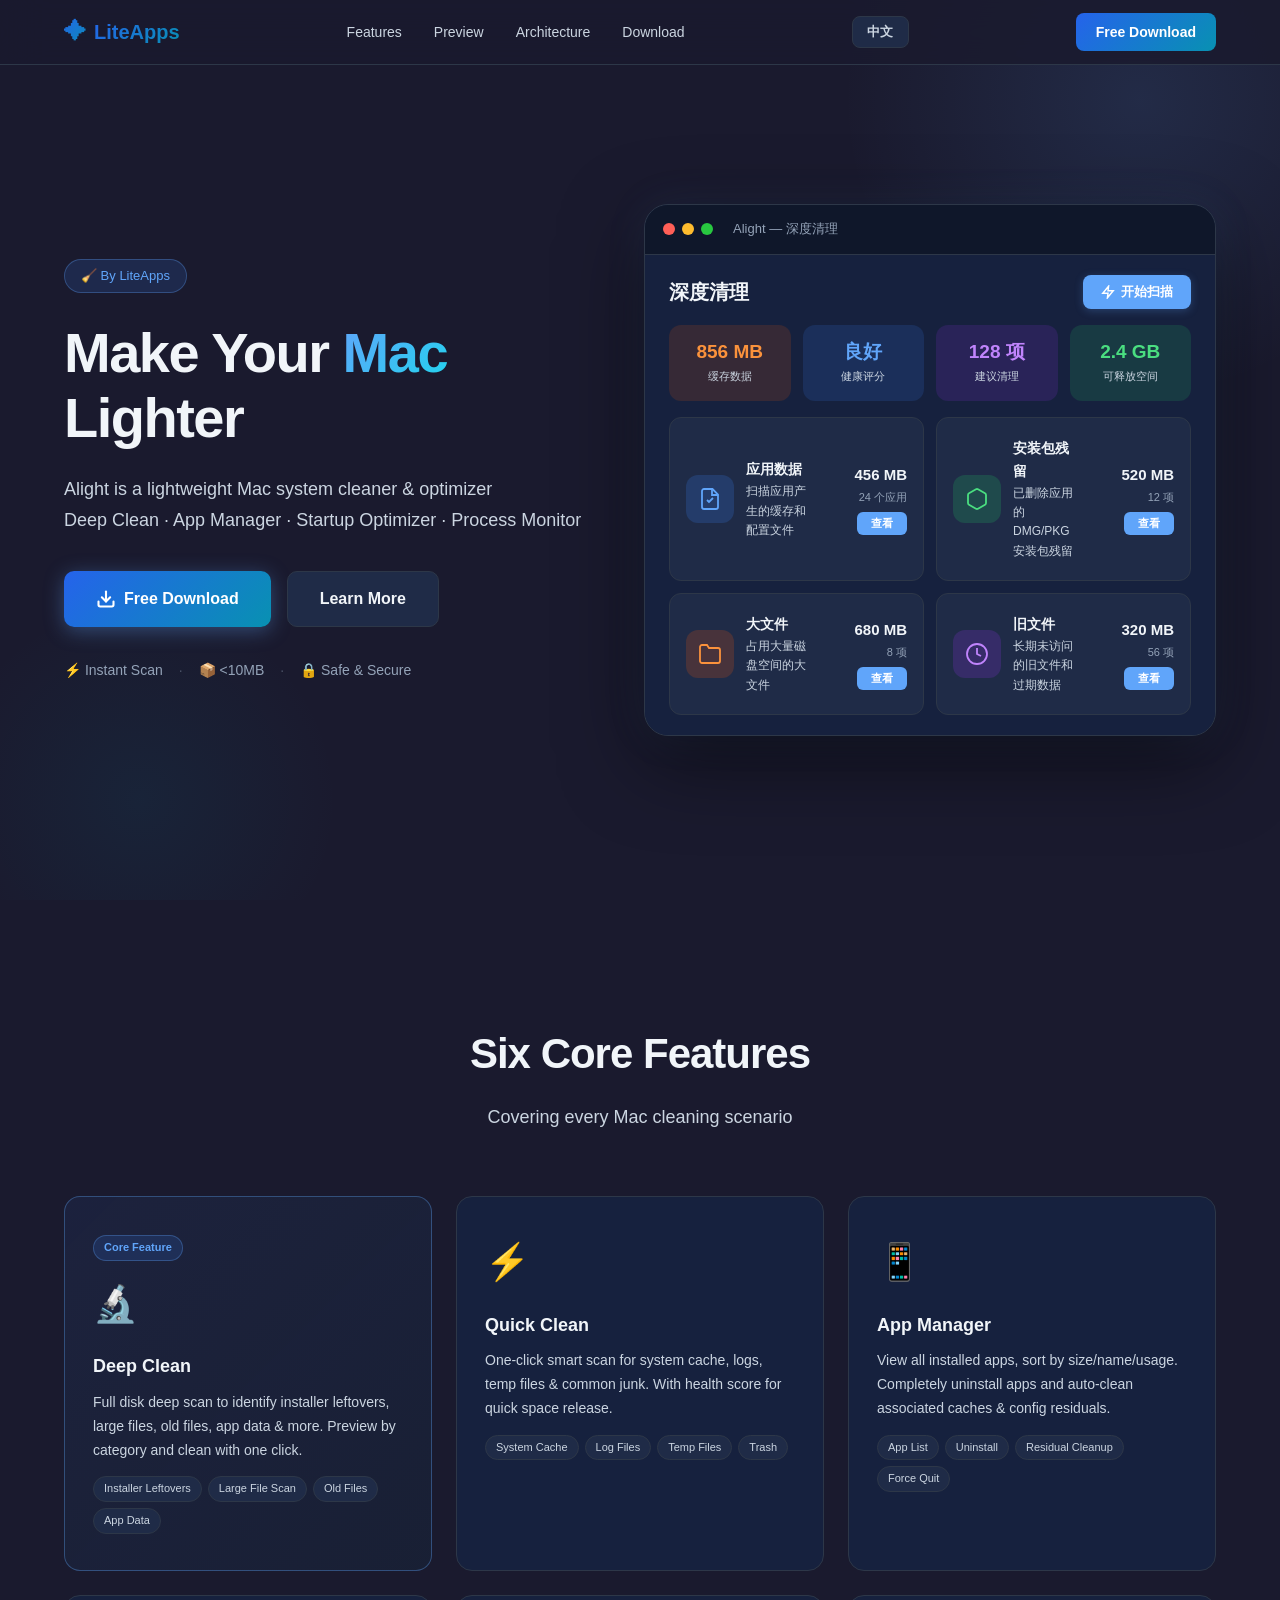
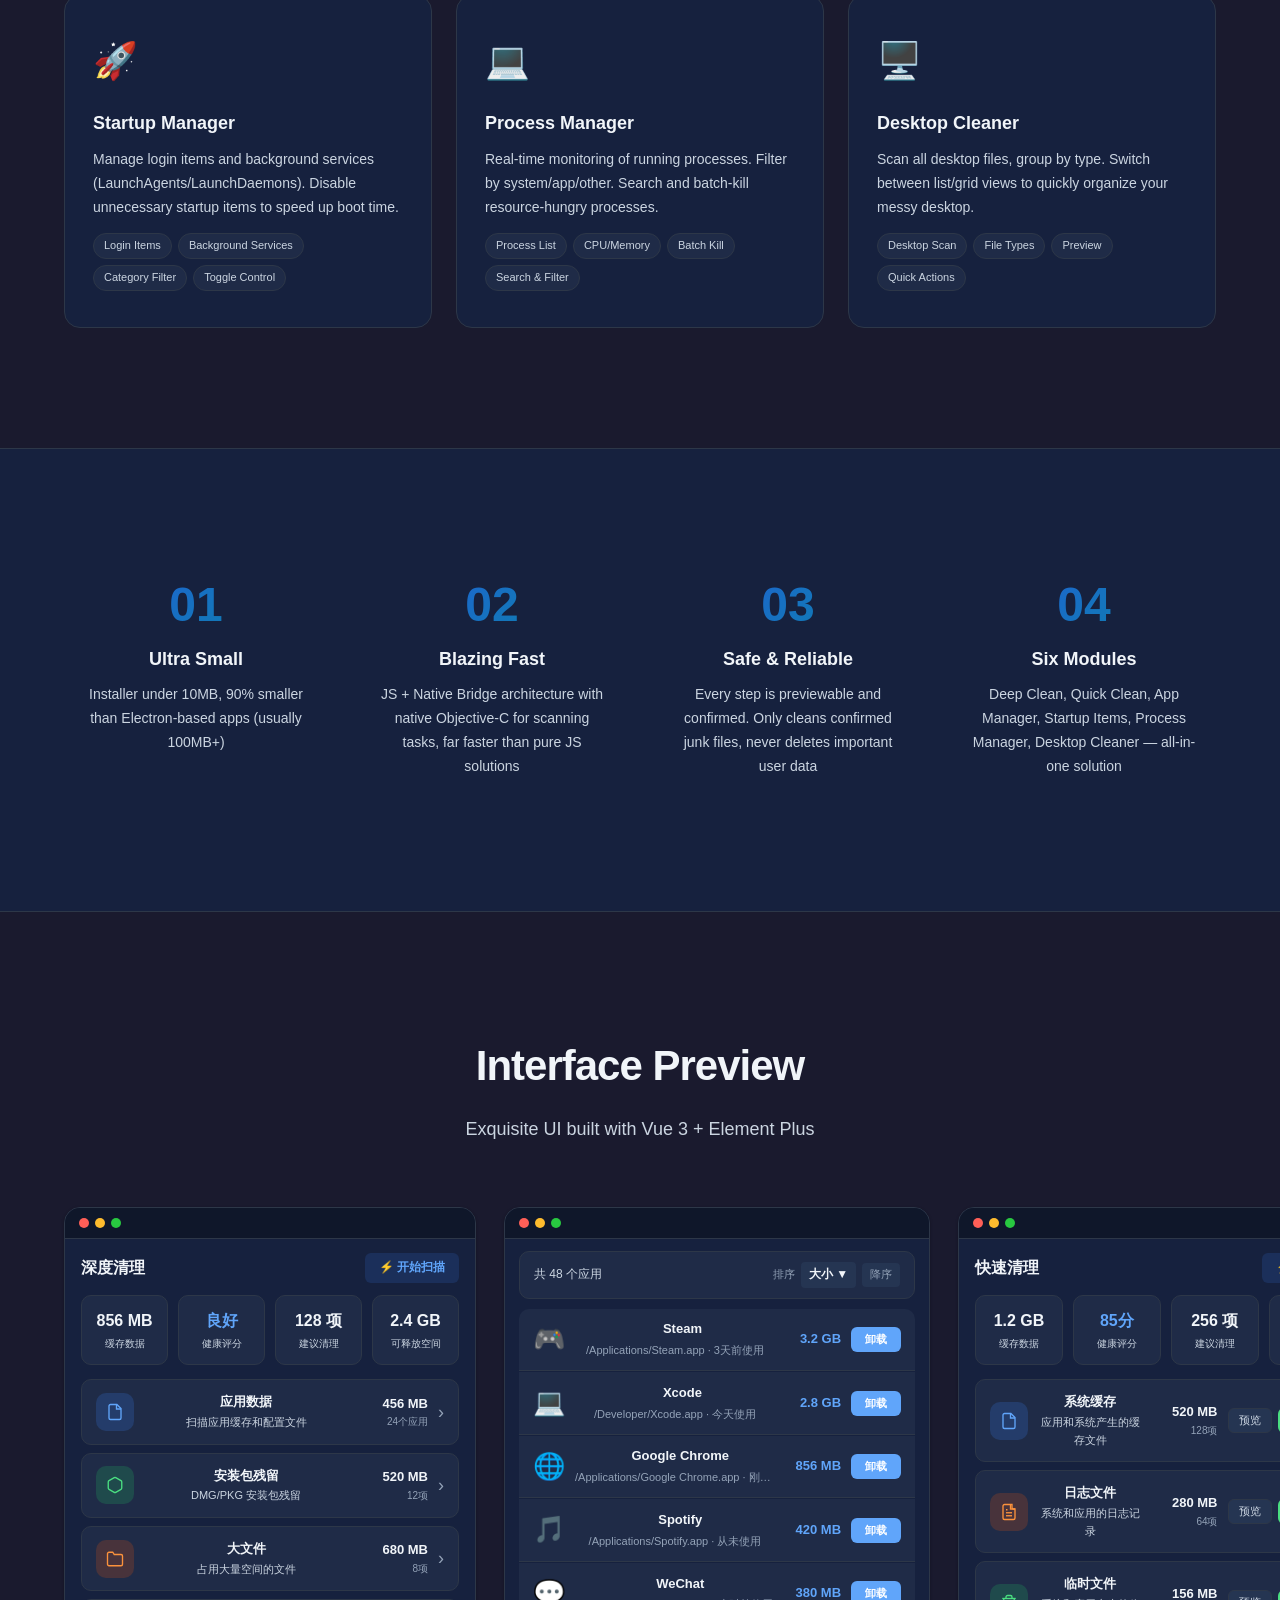
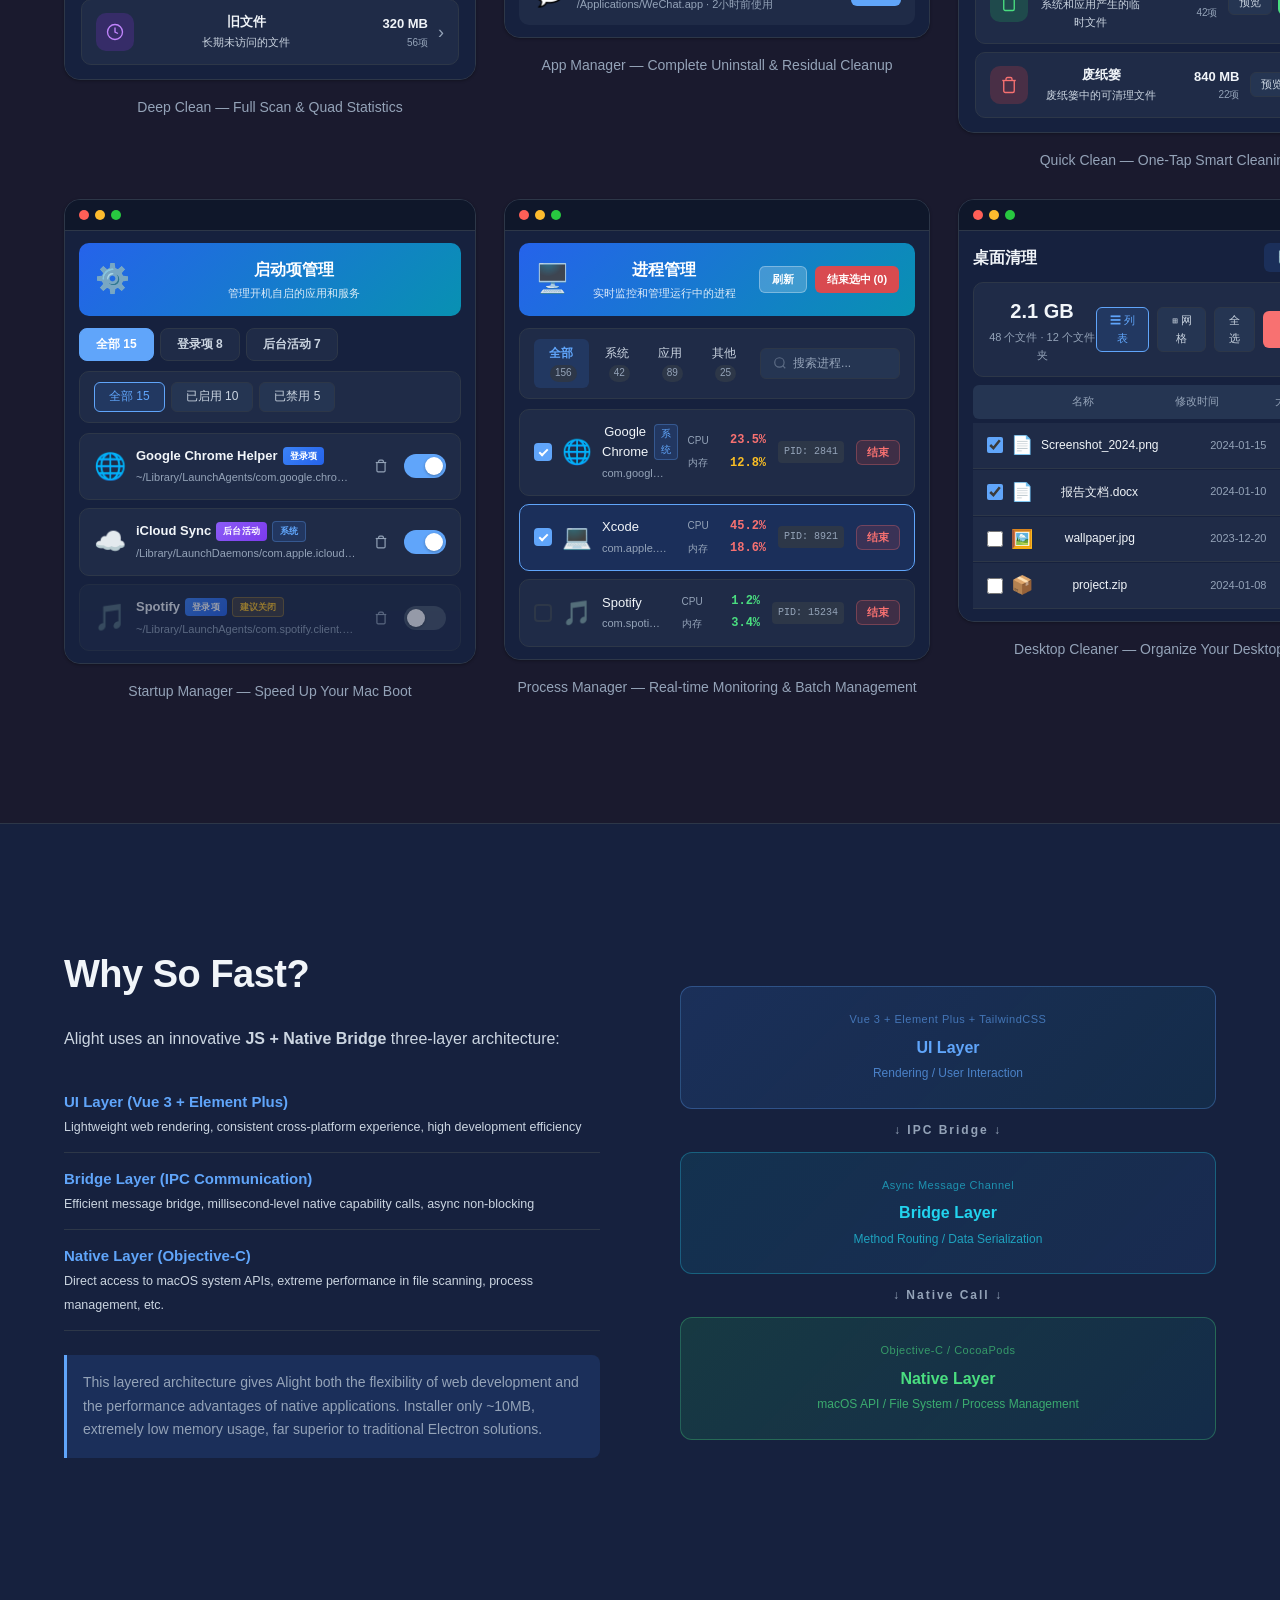
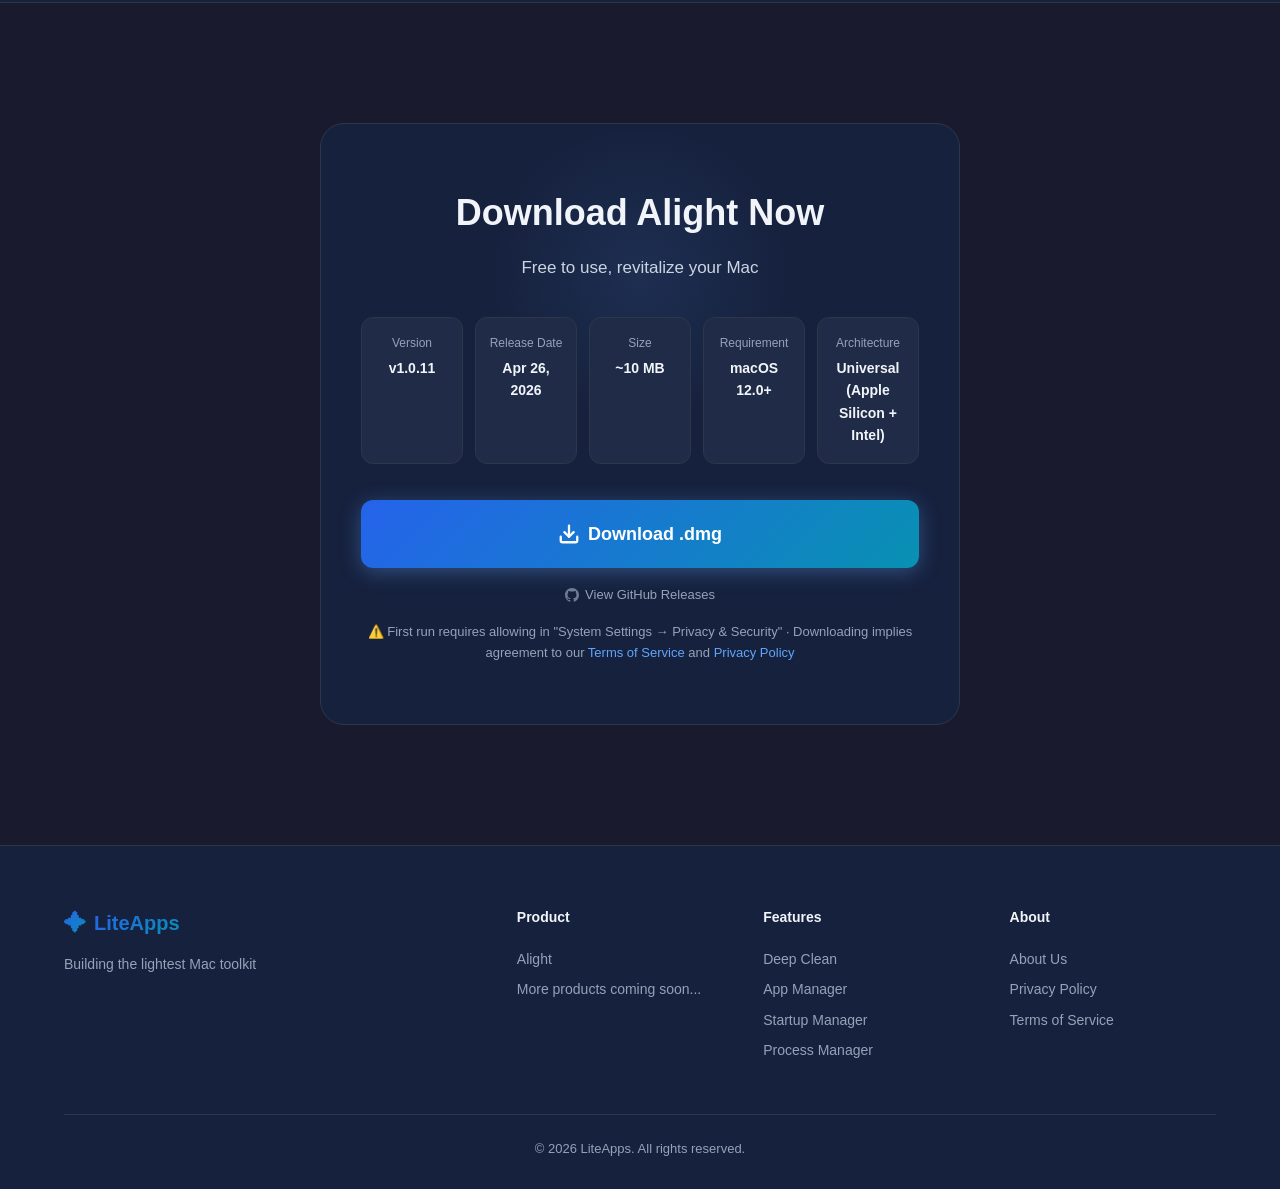
==== alight/index.html @ 41429e5c "🚀 Initial deploy - Dev environment" ====
<!DOCTYPE html>
<html lang="zh-CN">
<head>
  <meta charset="UTF-8">
  <meta name="viewport" content="width=device-width, initial-scale=1.0">
  <title>Alight - 轻量级 Mac 清理工具 | LiteApps</title>
  <meta name="description" content="Alight 是一款轻量级 Mac 系统清理与优化工具，支持深度清理、快速清理、应用管理、启动项管理、进程管理、桌面清理等，基于 JS + Native Bridge 架构，安装包仅 10MB。">
  <meta name="keywords" content="Mac清理,Alight,LiteApps,深度清理,快速清理,应用卸载,启动项管理,进程管理,桌面清理,Mac优化">
  <link rel="icon" type="image/svg+xml" href="favicon.svg">
  <link rel="stylesheet" href="style.css">
</head>
<body>
  <!-- 导航栏 -->
  <nav class="navbar">
    <div class="nav-container">
      <a href="/" class="nav-logo">
        <span class="logo-icon">✦</span>
        <span class="logo-text">LiteApps</span>
      </a>
      <div class="nav-links">
        <a href="#features" data-i18n="nav_features">功能</a>
        <a href="#screenshots" data-i18n="nav_screenshots">预览</a>
        <a href="#architecture" data-i18n="nav_architecture">架构</a>
        <a href="#download" data-i18n="nav_download">下载</a>
      </div>
      <button id="langSwitch" class="lang-switch" title="Switch to English">EN</button>
      <a href="#download" class="nav-download-btn" data-i18n="nav_free_download">免费下载</a>
    </div>
  </nav>

  <!-- Hero 区域 -->
  <section class="hero">
    <div class="hero-container">
      <div class="hero-badge" data-i18n="hero_badge">🧹 LiteApps 出品</div>
      <h1 class="hero-title">
        <!-- 由 JS 动态填充 -->
      </h1>
      <p class="hero-subtitle">
        <!-- 由 JS 动态填充 -->
      </p>
      <div class="hero-actions">
        <a href="#download" class="btn btn-primary btn-lg">
          <svg width="20" height="20" viewBox="0 0 24 24" fill="none" stroke="currentColor" stroke-width="2.5" stroke-linecap="round" stroke-linejoin="round"><path d="M21 15v4a2 2 0 0 1-2 2H5a2 2 0 0 1-2-2v-4"/><polyline points="7 10 12 15 17 10"/><line x1="12" y1="15" x2="12" y2="3"/></svg>
          <span data-i18n="btn_download">免费下载</span>
        </a>
        <a href="#features" class="btn btn-secondary btn-lg" data-i18n="btn_learn_more">了解更多</a>
      </div>
      <div class="hero-meta">
        <span class="meta-item" data-i18n="meta_scan">⚡ 秒级扫描</span>
        <span class="meta-divider">·</span>
        <span class="meta-item" data-i18n="meta_size">📦 &lt;10MB</span>
        <span class="meta-divider">·</span>
        <span class="meta-item" data-i18n="meta_safe">🔒 安全可靠</span>
      </div>
    </div>
    <div class="hero-visual">
      <!-- 模拟 DeepCleanView - 完全匹配真实 StatusOverview + CleanCardGrid -->
      <div class="mac-window">
        <div class="mac-window-header">
          <div class="window-dots">
            <span class="dot dot-red"></span>
            <span class="dot dot-yellow"></span>
            <span class="dot dot-green"></span>
          </div>
          <span class="window-title">Alight — 深度清理</span>
        </div>
        <div class="mac-window-body">
          <div class="mock-deepclean">
            <!-- StatusOverview: 标题栏 + 扫描按钮 -->
            <div class="dc-header">
              <h3>深度清理</h3>
              <button class="dc-scan-btn">
                <svg width="14" height="14" viewBox="0 0 24 24" fill="none" stroke="currentColor" stroke-width="2.5"><polygon points="13 2 3 14 12 14 11 22 21 10 12 10 13 2"/></svg>
                开始扫描
              </button>
            </div>

            <!-- StatusOverview: 四宫格统计卡片（使用真实颜色） -->
            <div class="dc-stats-grid">
              <div class="dc-stat-card stat-cache">
                <span class="dc-stat-value">856 MB</span>
                <span class="dc-stat-label">缓存数据</span>
              </div>
              <div class="dc-stat-card stat-health">
                <span class="dc-stat-value health-good">良好</span>
                <span class="dc-stat-label">健康评分</span>
              </div>
              <div class="dc-stat-card stat-count">
                <span class="dc-stat-value">128 项</span>
                <span class="dc-stat-label">建议清理</span>
              </div>
              <div class="dc-stat-card stat-space">
                <span class="dc-stat-value">2.4 GB</span>
                <span class="dc-stat-label">可释放空间</span>
              </div>
            </div>

            <!-- CleanCardGrid: 2列卡片网格（匹配真实 DeepCleanCard） -->
            <div class="dc-cards-grid">
              <!-- APP_DATA 卡片 -->
              <div class="dc-clean-card">
                <div class="card-icon-bg card-icon-blue">
                  <svg width="24" height="24" viewBox="0 0 24 24" fill="none" stroke="currentColor" stroke-width="1.8"><path d="M14.5 2H6a2 2 0 0 0-2 2v16a2 2 0 0 0 2 2h12a2 2 0 0 0 2-2V7.5L14.5 2z"/><polyline points="14 2 14 8 20 8"/><path d="M9 13l2 2 4-4"/></svg>
                </div>
                <div class="card-info">
                  <span class="card-name">应用数据</span>
                  <span class="card-desc">扫描应用产生的缓存和配置文件</span>
                </div>
                <div class="card-right">
                  <span class="card-size">456 MB</span>
                  <span class="card-count">24 个应用</span>
                  <button class="card-btn">查看</button>
                </div>
              </div>
              <!-- INSTALLER 卡片 -->
              <div class="dc-clean-card">
                <div class="card-icon-bg card-icon-green">
                  <svg width="24" height="24" viewBox="0 0 24 24" fill="none" stroke="currentColor" stroke-width="1.8"><path d="M21 16V8a2 2 0 0 0-1-1.73l-7-4a2 2 0 0 0-2 0l-7 4A2 2 0 0 0 3 8v8a2 2 0 0 0 1 1.73l7 4a2 2 0 0 0 2 0l7-4A2 2 0 0 0 21 16z"/></svg>
                </div>
                <div class="card-info">
                  <span class="card-name">安装包残留</span>
                  <span class="card-desc">已删除应用的 DMG/PKG 安装包残留</span>
                </div>
                <div class="card-right">
                  <span class="card-size">520 MB</span>
                  <span class="card-count">12 项</span>
                  <button class="card-btn">查看</button>
                </div>
              </div>
              <!-- LARGE_FILES 卡片 -->
              <div class="dc-clean-card">
                <div class="card-icon-bg card-icon-orange">
                  <svg width="24" height="24" viewBox="0 0 24 24" fill="none" stroke="currentColor" stroke-width="1.8"><path d="M22 19a2 2 0 0 1-2 2H4a2 2 0 0 1-2-2V5a2 2 0 0 1 2-2h5l2 3h9a2 2 0 0 1 2 2z"/></svg>
                </div>
                <div class="card-info">
                  <span class="card-name">大文件</span>
                  <span class="card-desc">占用大量磁盘空间的大文件</span>
                </div>
                <div class="card-right">
                  <span class="card-size">680 MB</span>
                  <span class="card-count">8 项</span>
                  <button class="card-btn">查看</button>
                </div>
              </div>
              <!-- OLD_FILES 卡片 -->
              <div class="dc-clean-card">
                <div class="card-icon-bg card-icon-purple">
                  <svg width="24" height="24" viewBox="0 0 24 24" fill="none" stroke="currentColor" stroke-width="1.8"><circle cx="12" cy="12" r="10"/><polyline points="12 6 12 12 16 14"/></svg>
                </div>
                <div class="card-info">
                  <span class="card-name">旧文件</span>
                  <span class="card-desc">长期未访问的旧文件和过期数据</span>
                </div>
                <div class="card-right">
                  <span class="card-size">320 MB</span>
                  <span class="card-count">56 项</span>
                  <button class="card-btn">查看</button>
                </div>
              </div>
            </div>
          </div>
        </div>
      </div>
    </div>
  </section>

  <!-- 功能特性 -->
  <section id="features" class="features">
    <div class="container">
      <div class="section-header">
        <h2 class="section-title" data-i18n="section_features_title">六大核心功能</h2>
        <p class="section-subtitle" data-i18n="section_features_subtitle">覆盖 Mac 清理优化的每一个场景</p>
      </div>
      <div class="features-grid">
        <!-- 深度清理 deep-clean -->
        <div class="feature-card featured">
          <div class="feature-badge" data-i18n="badge_core">核心功能</div>
          <div class="feature-icon">🔬</div>
          <h3 data-i18n="feat_deep_clean_name">深度清理</h3>
          <p data-i18n="feat_deep_clean_desc">全盘深度扫描，识别安装包残留、大文件、旧文件、应用数据等垃圾。支持按类别预览详情，一键精准清理。</p>
          <div class="feature-tags">
            <span class="tag" data-i18n="tag_installer">安装包残留</span>
            <span class="tag" data-i18n="tag_large_files">大文件扫描</span>
            <span class="tag" data-i18n="tag_old_files">旧文件</span>
            <span class="tag" data-i18n="tag_app_data">应用数据</span>
          </div>
        </div>
        <!-- 快速清理 quick-clean -->
        <div class="feature-card">
          <div class="feature-icon">⚡</div>
          <h3 data-i18n="feat_quick_clean_name">快速清理</h3>
          <p data-i18n="feat_quick_clean_desc">一键智能扫描系统缓存、日志、临时文件等常见垃圾，配合健康评分，快速释放空间。</p>
          <div class="feature-tags">
            <span class="tag" data-i18n="tag_cache">系统缓存</span>
            <span class="tag" data-i18n="tag_logs">日志文件</span>
            <span class="tag" data-i18n="tag_temp">临时文件</span>
            <span class="tag" data-i18n="tag_trash">废纸篓</span>
          </div>
        </div>
        <!-- 应用管理 app-manage -->
        <div class="feature-card">
          <div class="feature-icon">📱</div>
          <h3 data-i18n="feat_app_manage_name">应用管理</h3>
          <p data-i18n="feat_app_manage_desc">查看所有已安装应用，按大小/名称/使用时间排序。彻底卸载应用并自动清理关联的缓存和配置残留。</p>
          <div class="feature-tags">
            <span class="tag" data-i18n="tag_app_list">应用列表</span>
            <span class="tag" data-i18n="tag_uninstall">彻底卸载</span>
            <span class="tag" data-i18n="tag_residuals">残留清理</span>
            <span class="tag" data-i18n="tag_force_quit">强制终止</span>
          </div>
        </div>
        <!-- 启动项管理 startup-manager -->
        <div class="feature-card">
          <div class="feature-icon">🚀</div>
          <h3 data-i18n="feat_startup_name">启动项管理</h3>
          <p data-i18n="feat_startup_desc">管理系统登录项和后台活动（LaunchAgents/LaunchDaemons），一键禁用不必要的开机启动项，加速开机。</p>
          <div class="feature-tags">
            <span class="tag" data-i18n="tag_login_items">登录项</span>
            <span class="tag" data-i18n="tag_bg_services">后台服务</span>
            <span class="tag" data-i18n="tag_filter">分类筛选</span>
            <span class="tag" data-i18n="tag_toggle">开关控制</span>
          </div>
        </div>
        <!-- 进程管理 process-manager -->
        <div class="feature-card">
          <div class="feature-icon">💻</div>
          <h3 data-i18n="feat_process_name">进程管理</h3>
          <p data-i18n="feat_process_desc">实时查看所有运行中的进程，按系统/应用/其他分类筛选，支持搜索和多选批量结束占用资源的进程。</p>
          <div class="feature-tags">
            <span class="tag" data-i18n="tag_proc_list">进程列表</span>
            <span class="tag" data-i18n="tag_cpu_mem">CPU/内存</span>
            <span class="tag" data-i18n="tag_batch_kill">批量终止</span>
            <span class="tag" data-i18n="tag_search">搜索筛选</span>
          </div>
        </div>
        <!-- 桌面清理 desktop-clean -->
        <div class="feature-card">
          <div class="feature-icon">🖥️</div>
          <h3 data-i18n="feat_desktop_name">桌面清理</h3>
          <p data-i18n="feat_desktop_desc">扫描桌面上的所有文件，按类型分组展示，支持列表/网格视图切换，快速整理杂乱的桌面。</p>
          <div class="feature-tags">
            <span class="tag" data-i18n="tag_desk_scan">桌面扫描</span>
            <span class="tag" data-i18n="tag_file_type">文件分类</span>
            <span class="tag" data-i18n="tag_preview">预览查看</span>
            <span class="tag" data-i18n="tag_quick_ops">快捷操作</span>
          </div>
        </div>
      </div>
    </div>
  </section>

  <!-- 产品亮点 -->
  <section class="highlights">
    <div class="container">
      <div class="highlights-grid">
        <div class="highlight-item">
          <div class="highlight-number" data-i18n="highlight_1_num">01</div>
          <h3 data-i18n="highlight_1_title">超小体积</h3>
          <p data-i18n="highlight_1_desc">安装包小于 10MB，对比 Electron 类产品（通常 100MB+）小 90%</p>
        </div>
        <div class="highlight-item">
          <div class="highlight-number" data-i18n="highlight_2_num">02</div>
          <h3 data-i18n="highlight_2_title">极速体验</h3>
          <p data-i18n="highlight_2_desc">JS + Native Bridge 架构，原生 Objective-C 执行扫描任务，速度远超纯 JS 方案</p>
        </div>
        <div class="highlight-item">
          <div class="highlight-number" data-i18n="highlight_3_num">03</div>
          <h3 data-i18n="highlight_3_title">安全可靠</h3>
          <p data-i18n="highlight_3_desc">每一步操作都可预览确认，只清理确定的垃圾文件，绝不误删用户重要数据</p>
        </div>
        <div class="highlight-item">
          <div class="highlight-number" data-i18n="highlight_4_num">04</div>
          <h3 data-i18n="highlight_4_title">六大模块</h3>
          <p data-i18n="highlight_4_desc">深度清理、快速清理、应用管理、启动项、进程管理、桌面清理，一站式解决</p>
        </div>
      </div>
    </div>
  </section>

  <!-- 截图展示 - 完全匹配真实 UI -->
  <section id="screenshots" class="screenshots">
    <div class="container">
      <div class="section-header">
        <h2 class="section-title" data-i18n="section_screenshots_title">界面预览</h2>
        <p class="section-subtitle" data-i18n="section_screenshots_subtitle">基于 Vue 3 + Element Plus 构建的精致界面</p>
      </div>
      <div class="screenshots-grid">
        <!-- 截图1: 深度清理 - 匹配真实 StatusOverview + DeepCleanCard -->
        <div class="screenshot-card">
          <div class="screenshot-mock mock-deepclean-preview">
            <div class="mock-mac-bar">
              <span class="mock-dot red"></span>
              <span class="mock-dot yellow"></span>
              <span class="mock-dot green"></span>
            </div>
            <div class="mock-body dc-preview-body">
              <div class="dc-prev-header">
                <span class="dc-prev-title">深度清理</span>
                <span class="dc-prev-btn">⚡ 开始扫描</span>
              </div>
              <div class="dc-prev-stats">
                <div class="dc-ps stat-cache"><b>856 MB</b><small>缓存数据</small></div>
                <div class="dc-ps stat-health"><b class="health-good">良好</b><small>健康评分</small></div>
                <div class="dc-ps stat-count"><b>128 项</b><small>建议清理</small></div>
                <div class="dc-ps stat-space"><b>2.4 GB</b><small>可释放空间</small></div>
              </div>
              <div class="dc-prev-cards">
                <div class="dcp-card">
                  <div class="dcp-icon dcp-icon-blue"><svg width="18" height="18" viewBox="0 0 24 24" fill="none" stroke="currentColor" stroke-width="1.8"><path d="M14.5 2H6a2 2 0 0 0-2 2v16a2 2 0 0 0 2 2h12a2 2 0 0 0 2-2V7.5L14.5 2z"/><polyline points="14 2 14 8 20 8"/></svg></div>
                  <div class="dcp-info"><b>应用数据</b><span>扫描应用缓存和配置文件</span></div>
                  <div class="dcp-meta"><b>456 MB</b><span>24个应用</span></div>
                  <span class="dcp-arrow">›</span>
                </div>
                <div class="dcp-card">
                  <div class="dcp-icon dcp-icon-green"><svg width="18" height="18" viewBox="0 0 24 24" fill="none" stroke="currentColor" stroke-width="1.8"><path d="M21 16V8a2 2 0 0 0-1-1.73l-7-4a2 2 0 0 0-2 0l-7 4A2 2 0 0 0 3 8v8a2 2 0 0 0 1 1.73l7 4a2 2 0 0 0 2 0l7-4A2 2 0 0 0 21 16z"/></svg></div>
                  <div class="dcp-info"><b>安装包残留</b><span>DMG/PKG 安装包残留</span></div>
                  <div class="dcp-meta"><b>520 MB</b><span>12项</span></div>
                  <span class="dcp-arrow">›</span>
                </div>
                <div class="dcp-card">
                  <div class="dcp-icon dcp-icon-orange"><svg width="18" height="18" viewBox="0 0 24 24" fill="none" stroke="currentColor" stroke-width="1.8"><path d="M22 19a2 2 0 0 1-2 2H4a2 2 0 0 1-2-2V5a2 2 0 0 1 2-2h5l2 3h9a2 2 0 0 1 2 2z"/></svg></div>
                  <div class="dcp-info"><b>大文件</b><span>占用大量空间的文件</span></div>
                  <div class="dcp-meta"><b>680 MB</b><span>8项</span></div>
                  <span class="dcp-arrow">›</span>
                </div>
                <div class="dcp-card">
                  <div class="dcp-icon dcp-icon-purple"><svg width="18" height="18" viewBox="0 0 24 24" fill="none" stroke="currentColor" stroke-width="1.8"><circle cx="12" cy="12" r="10"/><polyline points="12 6 12 12 16 14"/></svg></div>
                  <div class="dcp-info"><b>旧文件</b><span>长期未访问的文件</span></div>
                  <div class="dcp-meta"><b>320 MB</b><span>56项</span></div>
                  <span class="dcp-arrow">›</span>
                </div>
              </div>
            </div>
          </div>
          <p data-i18n="shot_deep_clean">深度清理 — 全盘扫描与四维统计</p>
        </div>

        <!-- 截图2: 应用管理 - 匹配真实 AppManageResults + AppItem -->
        <div class="screenshot-card">
          <div class="screenshot-mock mock-app-manage-preview">
            <div class="mock-mac-bar">
              <span class="mock-dot red"></span>
              <span class="mock-dot yellow"></span>
              <span class="mock-dot green"></span>
            </div>
            <div class="mock-body am-preview-body">
              <!-- 顶部排序栏 -->
              <div class="am-toolbar">
                <span class="am-total">共 48 个应用</span>
                <div class="am-sort-group">
                  <span class="am-sort-label">排序</span>
                  <span class="am-sort-select">大小 ▼</span>
                  <span class="am-sort-order">降序</span>
                </div>
              </div>
              <!-- 应用列表 - 匹配真实 AppItem -->
              <div class="am-app-list">
                <div class="am-app-row">
                  <div class="am-app-icon">🎮</div>
                  <div class="am-app-info">
                    <span class="am-app-name">Steam</span>
                    <span class="am-app-path">/Applications/Steam.app · 3天前使用</span>
                  </div>
                  <span class="am-app-size">3.2 GB</span>
                  <button class="am-uninstall-btn">卸载</button>
                </div>
                <div class="am-app-row">
                  <div class="am-app-icon">💻</div>
                  <div class="am-app-info">
                    <span class="am-app-name">Xcode</span>
                    <span class="am-app-path">/Developer/Xcode.app · 今天使用</span>
                  </div>
                  <span class="am-app-size">2.8 GB</span>
                  <button class="am-uninstall-btn">卸载</button>
                </div>
                <div class="am-app-row">
                  <div class="am-app-icon">🌐</div>
                  <div class="am-app-info">
                    <span class="am-app-name">Google Chrome</span>
                    <span class="am-app-path">/Applications/Google Chrome.app · 刚刚使用</span>
                  </div>
                  <span class="am-app-size">856 MB</span>
                  <button class="am-uninstall-btn">卸载</button>
                </div>
                <div class="am-app-row">
                  <div class="am-app-icon">🎵</div>
                  <div class="am-app-info">
                    <span class="am-app-name">Spotify</span>
                    <span class="am-app-path">/Applications/Spotify.app · 从未使用</span>
                  </div>
                  <span class="am-app-size">420 MB</span>
                  <button class="am-uninstall-btn">卸载</button>
                </div>
                <div class="am-app-row">
                  <div class="am-app-icon">💬</div>
                  <div class="am-app-info">
                    <span class="am-app-name">WeChat</span>
                    <span class="am-app-path">/Applications/WeChat.app · 2小时前使用</span>
                  </div>
                  <span class="am-app-size">380 MB</span>
                  <button class="am-uninstall-btn">卸载</button>
                </div>
              </div>
            </div>
          </div>
          <p data-i18n="shot_app_manage">应用管理 — 彻底卸载与残留清理</p>
        </div>

        <!-- 截图3: 快速清理 - 匹配真实 QuickCleanCard -->
        <div class="screenshot-card">
          <div class="screenshot-mock mock-quickclean-preview">
            <div class="mock-mac-bar">
              <span class="mock-dot red"></span>
              <span class="mock-dot yellow"></span>
              <span class="mock-dot green"></span>
            </div>
            <div class="mock-body qc-preview-body">
              <div class="qc-prev-header">
                <span class="qc-prev-title">快速清理</span>
                <span class="qc-prev-btn">⚡ 开始扫描</span>
              </div>
              <div class="qc-prev-stats">
                <div class="qc-ps stat-cache"><b>1.2 GB</b><small>缓存数据</small></div>
                <div class="qc-ps stat-health"><b class="health-good">85分</b><small>健康评分</small></div>
                <div class="qc-ps stat-count"><b>256 项</b><small>建议清理</small></div>
                <div class="qc-ps stat-space"><b>1.8 GB</b><small>可释放空间</small></div>
              </div>
              <div class="qc-prev-cards">
                <div class="qcp-card">
                  <div class="qcp-icon qcp-icon-blue"><svg width="18" height="18" viewBox="0 0 24 24" fill="none" stroke="currentColor" stroke-width="1.8"><path d="M14.5 2H6a2 2 0 0 0-2 2v16a2 2 0 0 0 2 2h12a2 2 0 0 0 2-2V7.5L14.5 2z"/><polyline points="14 2 14 8 20 8"/></svg></div>
                  <div class="qcp-info"><b>系统缓存</b><span>应用和系统产生的缓存文件</span></div>
                  <div class="qcp-meta"><b>520 MB</b><span>128项</span></div>
                  <div class="qcp-actions">
                    <button class="qcp-btn-preview">预览</button>
                    <button class="qcp-btn-clean">智能清理</button>
                  </div>
                </div>
                <div class="qcp-card">
                  <div class="qcp-icon qcp-icon-orange"><svg width="18" height="18" viewBox="0 0 24 24" fill="none" stroke="currentColor" stroke-width="1.8"><path d="M14 2H6a2 2 0 0 0-2 2v16a2 2 0 0 0 2 2h12a2 2 0 0 0 2-2V8h-2a2 2 0 0 1-2-2V2z"/><path d="M14 2v6h6"/><path d="M16 13H8"/><path d="M16 17H8"/><path d="M10 9H8"/></svg></div>
                  <div class="qcp-info"><b>日志文件</b><span>系统和应用的日志记录</span></div>
                  <div class="qcp-meta"><b>280 MB</b><span>64项</span></div>
                  <div class="qcp-actions">
                    <button class="qcp-btn-preview">预览</button>
                    <button class="qcp-btn-clean">智能清理</button>
                  </div>
                </div>
                <div class="qcp-card">
                  <div class="qcp-icon qcp-icon-green"><svg width="18" height="18" viewBox="0 0 24 24" fill="none" stroke="currentColor" stroke-width="1.8"><path d="M3 6h18"/><path d="M19 6v14c0 1-1 2-2 2H7c-1 0-2-1-2-2V6"/><path d="M8 6V4c0-1 1-2 2-2h4c1 0 2 1 2 2v2"/></svg></div>
                  <div class="qcp-info"><b>临时文件</b><span>系统和应用产生的临时文件</span></div>
                  <div class="qcp-meta"><b>156 MB</b><span>42项</span></div>
                  <div class="qcp-actions">
                    <button class="qcp-btn-preview">预览</button>
                    <button class="qcp-btn-clean">智能清理</button>
                  </div>
                </div>
                <div class="qcp-card">
                  <div class="qcp-icon qcp-icon-red"><svg width="18" height="18" viewBox="0 0 24 24" fill="none" stroke="currentColor" stroke-width="1.8"><polyline points="3 6 5 6 21 6"/><path d="M19 6v14a2 2 0 0 1-2 2H7a2 2 0 0 1-2-2V6m3 0V4a2 2 0 0 1 2-2h4a2 2 0 0 1 2 2v2"/></svg></div>
                  <div class="qcp-info"><b>废纸篓</b><span>废纸篓中的可清理文件</span></div>
                  <div class="qcp-meta"><b>840 MB</b><span>22项</span></div>
                  <div class="qcp-actions">
                    <button class="qcp-btn-preview">预览</button>
                    <button class="qcp-btn-clean">清空</button>
                  </div>
                </div>
              </div>
            </div>
          </div>
          <p data-i18n="shot_quick_clean">快速清理 — 一键智能清理</p>
        </div>

        <!-- 截图4: 启动项管理 - 匹配真实 startup-manager + StartupItemCard -->
        <div class="screenshot-card">
          <div class="screenshot-mock mock-startup-preview">
            <div class="mock-mac-bar">
              <span class="mock-dot red"></span>
              <span class="mock-dot yellow"></span>
              <span class="mock-dot green"></span>
            </div>
            <div class="mock-body su-preview-body">
              <!-- 页面 Header Banner (page-header) -->
              <div class="su-page-header">
                <span class="su-header-icon">⚙️</span>
                <div class="su-header-content">
                  <span class="su-header-title">启动项管理</span>
                  <span class="su-header-desc">管理开机自启的应用和服务</span>
                </div>
              </div>
              <!-- 类型 Tab 切换 -->
              <div class="su-tabs">
                <span class="su-tab active">全部 15</span>
                <span class="su-tab">登录项 8</span>
                <span class="su-tab">后台活动 7</span>
              </div>
              <!-- 筛选 radio -->
              <div class="su-filter-card">
                <div class="su-radio-group">
                  <span class="su-radio active">全部 15</span>
                  <span class="su-radio">已启用 10</span>
                  <span class="su-radio">已禁用 5</span>
                </div>
              </div>
              <!-- 启动项列表 - 匹配真实 StartupItemCard -->
              <div class="su-prev-list">
                <div class="su-item">
                  <div class="su-item-icon">🌐</div>
                  <div class="su-item-info">
                    <div class="su-item-name">
                      Google Chrome Helper
                      <span class="su-kind login">登录项</span>
                    </div>
                    <div class="su-item-path">~/Library/LaunchAgents/com.google.chrome.helper.plist</div>
                  </div>
                  <div class="su-item-actions">
                    <button class="su-delete-btn">
                      <svg width="14" height="14" viewBox="0 0 24 24" fill="none" stroke="currentColor" stroke-width="2"><polyline points="3 6 5 6 21 6"/><path d="M19 6v14a2 2 0 0 1-2 2H7a2 2 0 0 1-2-2V6m3 0V4a2 2 0 0 1 2-2h4a2 2 0 0 1 2 2v2"/></svg>
                    </button>
                    <div class="su-toggle on"></div>
                  </div>
                </div>
                <div class="su-item">
                  <div class="su-item-icon">☁️</div>
                  <div class="su-item-info">
                    <div class="su-item-name">
                      iCloud Sync
                      <span class="su-kind bg">后台活动</span>
                      <span class="su-cat">系统</span>
                    </div>
                    <div class="su-item-path">/Library/LaunchDaemons/com.apple.icloud.sync.plist</div>
                  </div>
                  <div class="su-item-actions">
                    <button class="su-delete-btn">
                      <svg width="14" height="14" viewBox="0 0 24 24" fill="none" stroke="currentColor" stroke-width="2"><polyline points="3 6 5 6 21 6"/><path d="M19 6v14a2 2 0 0 1-2 2H7a2 2 0 0 1-2-2V6m3 0V4a2 2 0 0 1 2-2h4a2 2 0 0 1 2 2v2"/></svg>
                    </button>
                    <div class="su-toggle on"></div>
                  </div>
                </div>
                <div class="su-item disabled">
                  <div class="su-item-icon">🎵</div>
                  <div class="su-item-info">
                    <div class="su-item-name">
                      Spotify
                      <span class="su-kind login">登录项</span>
                      <span class="su-cat-warn">建议关闭</span>
                    </div>
                    <div class="su-item-path">~/Library/LaunchAgents/com.spotify.client.plist</div>
                  </div>
                  <div class="su-item-actions">
                    <button class="su-delete-btn">
                      <svg width="14" height="14" viewBox="0 0 24 24" fill="none" stroke="currentColor" stroke-width="2"><polyline points="3 6 5 6 21 6"/><path d="M19 6v14a2 2 0 0 1-2 2H7a2 2 0 0 1-2-2V6m3 0V4a2 2 0 0 1 2-2h4a2 2 0 0 1 2 2v2"/></svg>
                    </button>
                    <div class="su-toggle off"></div>
                  </div>
                </div>
              </div>
            </div>
          </div>
          <p data-i18n="shot_startup">启动项管理 — 加速你的 Mac 开机</p>
        </div>

        <!-- 截图5: 进程管理 - 匹配真实 process-manager -->
        <div class="screenshot-card">
          <div class="screenshot-mock mock-process-preview">
            <div class="mock-mac-bar">
              <span class="mock-dot red"></span>
              <span class="mock-dot yellow"></span>
              <span class="mock-dot green"></span>
            </div>
            <div class="mock-body pm-preview-body">
              <!-- 页面 Header Banner -->
              <div class="pm-page-header">
                <span class="pm-header-icon">🖥️</span>
                <div class="pm-header-content">
                  <span class="pm-header-title">进程管理</span>
                  <span class="pm-header-desc">实时监控和管理运行中的进程</span>
                </div>
                <div class="pm-header-actions">
                  <button class="pm-btn-refresh">刷新</button>
                  <button class="pm-btn-kill">结束选中 (0)</button>
                </div>
              </div>
              <!-- 工具栏 Tab + 搜索 -->
              <div class="pm-toolbar">
                <div class="pm-tabs">
                  <span class="pm-tab active">全部<span class="pm-tab-count">156</span></span>
                  <span class="pm-tab">系统<span class="pm-tab-count">42</span></span>
                  <span class="pm-tab">应用<span class="pm-tab-count">89</span></span>
                  <span class="pm-tab">其他<span class="pm-tab-count">25</span></span>
                </div>
                <div class="pm-search">
                  <svg width="14" height="14" viewBox="0 0 24 24" fill="none" stroke="currentColor" stroke-width="2"><circle cx="11" cy="11" r="8"/><line x1="21" y1="21" x2="16.65" y2="16.65"/></svg>
                  <span>搜索进程...</span>
                </div>
              </div>
              <!-- 进程列表 - 匹配真实 process-item -->
              <div class="pm-list">
                <div class="pm-item">
                  <div class="pm-left">
                    <div class="pm-checkbox checked"></div>
                    <div class="pm-picon">🌐</div>
                    <div class="pm-info">
                      <div class="pm-name">Google Chrome<span class="pm-tag sys">系统</span></div>
                      <div class="pm-path">com.google.Chrome</div>
                    </div>
                  </div>
                  <div class="pm-right">
                    <div class="pm-usage">
                      <div class="pm-usage-row"><span class="pm-label">CPU</span><span class="pm-val usage-high">23.5%</span></div>
                      <div class="pm-usage-row"><span class="pm-label">内存</span><span class="pm-val usage-medium">12.8%</span></div>
                    </div>
                    <span class="pm-pid">PID: 2841</span>
                    <button class="pm-kill-btn">结束</button>
                  </div>
                </div>
                <div class="pm-item selected">
                  <div class="pm-left">
                    <div class="pm-checkbox checked"></div>
                    <div class="pm-picon">💻</div>
                    <div class="pm-info">
                      <div class="pm-name">Xcode</div>
                      <div class="pm-path">com.apple.dt.Xcode</div>
                    </div>
                  </div>
                  <div class="pm-right">
                    <div class="pm-usage">
                      <div class="pm-usage-row"><span class="pm-label">CPU</span><span class="pm-val usage-high">45.2%</span></div>
                      <div class="pm-usage-row"><span class="pm-label">内存</span><span class="pm-val usage-high">18.6%</span></div>
                    </div>
                    <span class="pm-pid">PID: 8921</span>
                    <button class="pm-kill-btn">结束</button>
                  </div>
                </div>
                <div class="pm-item">
                  <div class="pm-left">
                    <div class="pm-checkbox"></div>
                    <div class="pm-picon">🎵</div>
                    <div class="pm-info">
                      <div class="pm-name">Spotify</div>
                      <div class="pm-path">com.spotify.client</div>
                    </div>
                  </div>
                  <div class="pm-right">
                    <div class="pm-usage">
                      <div class="pm-usage-row"><span class="pm-label">CPU</span><span class="pm-val usage-low">1.2%</span></div>
                      <div class="pm-usage-row"><span class="pm-label">内存</span><span class="pm-val usage-low">3.4%</span></div>
                    </div>
                    <span class="pm-pid">PID: 15234</span>
                    <button class="pm-kill-btn">结束</button>
                  </div>
                </div>
              </div>
            </div>
          </div>
          <p data-i18n="shot_process">进程管理 — 实时监控与批量管理</p>
        </div>

        <!-- 截图6: 桌面清理 - 匹配真实 desktop-clean -->
        <div class="screenshot-card">
          <div class="screenshot-mock mock-desktop-preview">
            <div class="mock-mac-bar">
              <span class="mock-dot red"></span>
              <span class="mock-dot yellow"></span>
              <span class="mock-dot green"></span>
            </div>
            <div class="mock-body dt-preview-body">
              <div class="dt-prev-header">
                <span class="dt-prev-title">桌面清理</span>
                <span class="dt-prev-btn">🔄 重新扫描</span>
              </div>
              <div class="dt-prev-summary">
                <div>
                  <span class="dt-total">2.1 GB</span>
                  <span class="dt-detail">48 个文件 · 12 个文件夹</span>
                </div>
                <div class="dt-actions">
                  <span class="dt-view-btn active">☰ 列表</span>
                  <span class="dt-view-btn">⊞ 网格</span>
                  <span class="dt-select-btn">全选</span>
                  <button class="dt-delete-btn">删除选中 (0)</button>
                </div>
              </div>
              <!-- 表头 -->
              <div class="dt-table-header">
                <span style="width:20px"></span>
                <span style="width:32px"></span>
                <span style="flex:1">名称</span>
                <span style="width:100px;text-align:right">修改时间</span>
                <span style="width:70px;text-align:right">大小</span>
                <span style="width:40px"></span>
              </div>
              <!-- 文件列表 -->
              <div class="dt-file-list">
                <div class="dt-file-row">
                  <input type="checkbox" checked>
                  <span class="dt-file-icon">📄</span>
                  <span class="dt-file-name">Screenshot_2024.png</span>
                  <span class="dt-file-time">2024-01-15</span>
                  <span class="dt-file-size">4.2 MB</span>
                </div>
                <div class="dt-file-row">
                  <input type="checkbox" checked>
                  <span class="dt-file-icon">📄</span>
                  <span class="dt-file-name">报告文档.docx</span>
                  <span class="dt-file-time">2024-01-10</span>
                  <span class="dt-file-size">2.8 MB</span>
                </div>
                <div class="dt-file-row">
                  <input type="checkbox">
                  <span class="dt-file-icon">🖼️</span>
                  <span class="dt-file-name">wallpaper.jpg</span>
                  <span class="dt-file-time">2023-12-20</span>
                  <span class="dt-file-size">8.5 MB</span>
                </div>
                <div class="dt-file-row">
                  <input type="checkbox">
                  <span class="dt-file-icon">📦</span>
                  <span class="dt-file-name">project.zip</span>
                  <span class="dt-file-time">2024-01-08</span>
                  <span class="dt-file-size">156 MB</span>
                </div>
              </div>
            </div>
          </div>
          <p data-i18n="shot_desktop">桌面清理 — 整理你的桌面文件</p>
        </div>
      </div>
    </div>
  </section>

  <!-- 技术架构 -->
  <section id="architecture" class="architecture">
    <div class="container">
      <div class="arch-content">
        <div class="arch-text">
          <h2 data-i18n="arch_title">为什么这么快？</h2>
          <p data-i18n="arch_intro">Alight 采用创新的 <strong>JS + Native Bridge</strong> 三层架构：</p>
          <ul class="arch-list">
            <li>
              <strong data-i18n="arch_ui_name">UI 层 (Vue 3 + Element Plus)</strong><br>
              <small data-i18n="arch_ui_desc">轻量 Web 渲染，跨平台一致体验，开发效率高</small>
            </li>
            <li>
              <strong data-i18n="arch_bridge_name">Bridge 层 (IPC 通信)</strong><br>
              <small data-i18n="arch_bridge_desc">高效消息桥梁，毫秒级调用 Native 能力，异步非阻塞</small>
            </li>
            <li>
              <strong data-i18n="arch_native_name">Native 层 (Objective-C)</strong><br>
              <small data-i18n="arch_native_desc">直接调用 macOS 系统 API，文件扫描、进程管理等极致性能</small>
            </li>
          </ul>
          <p class="arch-note" data-i18n="arch_note">这种分层架构让 Alight 既拥有 Web 开发的灵活性，又具备原生应用的性能优势。安装包仅 ~10MB，内存占用极低，远优于传统 Electron 方案。</p>
        </div>
        <div class="arch-diagram">
          <div class="arch-layer layer-ui">
            <span class="layer-tech" data-i18n="layer_ui_tech">Vue 3 + Element Plus + TailwindCSS</span>
            <span data-i18n="layer_ui_label">UI Layer</span><br><small data-i18n="layer_ui_small">界面渲染 / 用户交互</small>
          </div>
          <div class="arch-arrow">↓ IPC Bridge ↓</div>
          <div class="arch-layer layer-bridge">
            <span class="layer-tech" data-i18n="layer_bridge_tech">Async Message Channel</span>
            <span data-i18n="layer_bridge_label">Bridge Layer</span><br><small data-i18n="layer_bridge_small">方法路由 / 数据序列化</small>
          </div>
          <div class="arch-arrow">↓ Native Call ↓</div>
          <div class="arch-layer layer-native">
            <span class="layer-tech" data-i18n="layer_native_tech">Objective-C / CocoaPods</span>
            <span data-i18n="layer_native_label">Native Layer</span><br><small data-i18n="layer_native_small">macOS API / 文件系统 / 进程管理</small>
          </div>
        </div>
      </div>
    </div>
  </section>

  <!-- 下载区域 -->
  <section id="download" class="download">
    <div class="container">
      <div class="download-card">
        <h2 data-i18n="download_title">立即下载 Alight</h2>
        <p class="download-desc" data-i18n="download_desc">免费使用，让你的 Mac 重获新生</p>
        <div class="download-info">
          <div class="info-item">
            <span class="info-label" data-i18n="info_version">版本</span>
            <span class="info-value" id="version">
              <span class="version-loading">获取中...</span>
            </span>
          </div>
          <div class="info-item">
            <span class="info-label" data-i18n="info_date">发布日期</span>
            <span class="info-value" id="releaseDate">-</span>
          </div>
          <div class="info-item">
            <span class="info-label" data-i18n="info_size">大小</span>
            <span class="info-value" data-i18n="info_size_val">~10 MB</span>
          </div>
          <div class="info-item">
            <span class="info-label" data-i18n="info_require">要求</span>
            <span class="info-value" data-i18n="info_require_val">macOS 12.0+</span>
          </div>
          <div class="info-item">
            <span class="info-label" data-i18n="info_arch">架构</span>
            <span class="info-value" data-i18n="info_arch_val">Universal (Apple Silicon + Intel)</span>
          </div>
        </div>
        <a href="#" class="btn btn-primary btn-xl download-btn" id="downloadBtn" onclick="handleDownload(event)">
          <svg width="22" height="22" viewBox="0 0 24 24" fill="none" stroke="currentColor" stroke-width="2.5" stroke-linecap="round" stroke-linejoin="round"><path d="M21 15v4a2 2 0 0 1-2 2H5a2 2 0 0 1-2-2v-4"/><polyline points="7 10 12 15 17 10"/><line x1="12" y1="15" x2="12" y2="3"/></svg>
          <!-- 由 JS 动态填充 -->
        </a>
        <div class="download-extras">
          <a href="https://github.com/jackie-jiang-ios/alight/releases" target="_blank" rel="noopener noreferrer" class="link-secondary">
            <svg width="14" height="14" viewBox="0 0 24 24" fill="currentColor"><path d="M12 0c-6.626 0-12 5.373-12 12 0 5.302 3.438 9.8 8.207 11.387.599.111.793-.261.793-.577v-2.234c-3.338.726-4.033-1.416-4.033-1.416-.546-1.387-1.333-1.756-1.333-1.756-1.089-.745.083-.729.083-.729 1.205.084 1.839 1.237 1.839 1.237 1.07 1.834 2.807 1.304 3.492.997.107-.775.418-1.305.762-1.604-2.665-.305-5.467-1.334-5.467-5.931 0-1.311.469-2.381 1.236-3.221-.124-.303-.535-1.524.117-3.176 0 0 1.008-.322 3.301 1.23.957-.266 1.983-.399 3.003-.404 1.02.005 2.047.138 3.006.404 2.291-1.552 3.297-1.23 3.297-1.23.653 1.653.242 2.874.118 3.176.77.84 1.235 1.911 1.235 3.221 0 4.609-2.807 5.624-5.479 5.921.43.372.823 1.102.823 2.222v3.293c0 .319.192.694.801.576 4.765-1.589 8.199-6.086 8.199-11.386 0-6.627-5.373-12-12-12z"/></svg>
<span data-i18n="view_releases">查看 GitHub Releases</span>
          </a>
        </div>
        <p class="download-note"><span data-i18n="download_note">⚠️ 首次运行需要在「系统设置 → 隐私与安全性」中允许运行 · 下载即表示同意我们的</span> <a href="terms.html" data-i18n="download_note_terms">服务条款</a> <span data-i18n="download_note_and">和</span> <a href="privacy.html" data-i18n="download_note_privacy">隐私政策</a></p>
      </div>
    </div>
  </section>

  <!-- 页脚 -->
  <footer class="footer">
    <div class="container">
      <div class="footer-grid">
        <div class="footer-brand">
          <div class="footer-logo">
            <span class="logo-icon">✦</span>
            <span class="logo-text">LiteApps</span>
          </div>
          <p data-i18n="footer_brand_desc">打造最轻量的 Mac 工具集</p>
        </div>
        <div class="footer-links">
          <h4 data-i18n="footer_product">产品</h4>
          <a href="#" data-i18n="footer_alight">Alight</a>
          <a href="#" data-i18n="footer_more">更多产品敬请期待...</a>
        </div>
        <div class="footer-links">
          <h4 data-i18n="footer_functions">功能</h4>
          <a href="#features" data-i18n="feat_deep_clean_name">深度清理</a>
          <a href="#features" data-i18n="feat_app_manage_name">应用管理</a>
          <a href="#features" data-i18n="feat_startup_name">启动项管理</a>
          <a href="#features" data-i18n="feat_process_name">进程管理</a>
        </div>
        <div class="footer-links">
          <h4 data-i18n="footer_about">关于</h4>
          <a href="about.html" data-i18n="footer_about_us">关于我们</a>
          <a href="privacy.html" data-i18n="footer_privacy">隐私政策</a>
          <a href="terms.html" data-i18n="footer_terms">服务条款</a>
        </div>
      </div>
      <div class="footer-bottom">
        <p>&copy; 2026 LiteApps. All rights reserved.</p>
      </div>
    </div>
  </footer>

  <script src="script.js"></script>
</body>
</html>
---- alight/style.css ----
/* ============================================
   Alight - 官网样式（暗黑主题）
   匹配真实 App 暗色 UI，基于 App 的 theme.css 暗色变量
   ============================================ */

/* CSS Variables - 匹配真实 App 暗色主题 */
:root {
  /* 品牌主色 - 与真实 App 暗色主题一致 */
  --primary: #60a5fa;
  --primary-light: #93bbfd;
  --primary-dark: #3b82f6;
  --primary-bg: rgba(59, 130, 246, 0.15);
  --primary-gradient: linear-gradient(135deg, #2563eb 0%, #0891b2 100%);

  /* 功能色 */
  --success: #4ade80;
  --success-bg: rgba(34, 197, 94, 0.15);
  --warning: #fbbf24;
  --warning-bg: rgba(245, 158, 11, 0.15);
  --danger: #f87171;
  --danger-bg: rgba(239, 68, 68, 0.15);

  /* 背景色 - 暗色主题 */
  --bg-primary: #1a1a2e;
  --bg-secondary: #16213e;
  --bg-card: #16213e;
  --bg-surface: #1f2b47;
  --bg-surface-hover: #253552;

  /* 文字色 */
  --text-primary: #f1f5f9;
  --text-secondary: #cbd5e1;
  --text-tertiary: #94a3b8;
  --text-hint: #475569;

  /* 边框色 */
  --border-color: #2d3748;
  --border-light: #1e293b;

  /* 统计卡片颜色 - 与真实 App 暗色 theme.css 完全一致 */
  --stat-cache-bg: rgba(234, 88, 12, 0.15);
  --stat-cache-color: #fb923c;
  --stat-health-bg: rgba(59, 130, 246, 0.15);
  --stat-health-color: #60a5fa;
  --stat-count-bg: rgba(147, 51, 234, 0.15);
  --stat-count-color: #c084fc;
  --stat-space-bg: rgba(34, 197, 94, 0.15);
  --stat-space-color: #4ade80;

  /* 阴影 - 暗色下更重 */
  --shadow-sm: 0 1px 3px rgba(0, 0, 0, 0.3);
  --shadow-md: 0 4px 16px rgba(0, 0, 0, 0.4);
  --shadow-lg: 0 8px 32px rgba(0, 0, 0, 0.5);

  --radius-sm: 8px;
  --radius-md: 12px;
  --radius-lg: 16px;
  --radius-xl: 24px;
  --font-sans: -apple-system, BlinkMacSystemFont, 'SF Pro Display', 'Segoe UI', Roboto, 'Helvetica Neue', Arial, sans-serif;
}

/* Reset */
*, *::before, *::after {
  margin: 0;
  padding: 0;
  box-sizing: border-box;
}

html {
  scroll-behavior: smooth;
  -webkit-font-smoothing: antialiased;
  -moz-osx-font-smoothing: grayscale;
}

body {
  font-family: var(--font-sans);
  background-color: var(--bg-primary);
  color: var(--text-primary);
  line-height: 1.6;
  overflow-x: hidden;
}

a {
  text-decoration: none;
  color: inherit;
  transition: color 0.2s ease;
}

img {
  max-width: 100%;
  display: block;
}

.container {
  max-width: 1200px;
  margin: 0 auto;
  padding: 0 24px;
}

/* ============================================
   Navigation
   ============================================ */
.navbar {
  position: fixed;
  top: 0;
  left: 0;
  right: 0;
  z-index: 1000;
  background: rgba(26, 26, 46, 0.85);
  backdrop-filter: blur(20px);
  -webkit-backdrop-filter: blur(20px);
  border-bottom: 1px solid var(--border-color);
  transition: all 0.3s ease;
}

.navbar.scrolled {
  background: rgba(26, 26, 46, 0.95);
  box-shadow: var(--shadow-sm);
}

.nav-container {
  max-width: 1200px;
  margin: 0 auto;
  padding: 0 24px;
  height: 64px;
  display: flex;
  align-items: center;
  justify-content: space-between;
}

.nav-logo {
  display: flex;
  align-items: center;
  gap: 8px;
  font-size: 20px;
  font-weight: 700;
}

.logo-icon {
  font-size: 22px;
  background: var(--primary-gradient);
  -webkit-background-clip: text;
  -webkit-text-fill-color: transparent;
  background-clip: text;
}

.logo-text {
  background: var(--primary-gradient);
  -webkit-background-clip: text;
  -webkit-text-fill-color: transparent;
  background-clip: text;
}

.nav-links {
  display: flex;
  gap: 32px;
}

.nav-links a {
  font-size: 14px;
  font-weight: 500;
  color: var(--text-secondary);
  transition: color 0.2s ease;
}

.nav-links a:hover {
  color: var(--primary);
}

.nav-download-btn {
  padding: 8px 20px;
  background: var(--primary-gradient);
  color: white;
  border-radius: 8px;
  font-size: 14px;
  font-weight: 600;
  transition: all 0.2s ease;
}

.nav-download-btn:hover {
  transform: translateY(-1px);
  box-shadow: 0 4px 16px rgba(96, 165, 250, 0.35);
}

/* 语言切换按钮 */
.lang-switch {
  padding: 6px 14px;
  background: var(--bg-surface);
  color: var(--text-secondary);
  border: 1px solid var(--border-color);
  border-radius: 8px;
  font-size: 13px;
  font-weight: 600;
  cursor: pointer;
  transition: all 0.2s ease;
  letter-spacing: 0.5px;
}

.lang-switch:hover {
  background: var(--bg-surface-hover);
  color: var(--primary);
  border-color: var(--primary);
  transform: translateY(-1px);
}

/* ============================================
   Hero Section
   ============================================ */
.hero {
  min-height: 100vh;
  display: flex;
  align-items: center;
  padding: 100px 24px 60px;
  max-width: 1200px;
  margin: 0 auto;
  gap: 60px;
  position: relative;
}

.hero::before {
  content: '';
  position: absolute;
  top: -200px;
  right: -200px;
  width: 600px;
  height: 600px;
  background: radial-gradient(circle, rgba(96, 165, 250, 0.12) 0%, transparent 70%);
  pointer-events: none;
}

.hero::after {
  content: '';
  position: absolute;
  bottom: -100px;
  left: -100px;
  width: 400px;
  height: 400px;
  background: radial-gradient(circle, rgba(8, 145, 178, 0.08) 0%, transparent 70%);
  pointer-events: none;
}

.hero-container {
  flex: 1;
  max-width: 520px;
  z-index: 1;
}

.hero-badge {
  display: inline-flex;
  align-items: center;
  gap: 6px;
  padding: 6px 16px;
  background: var(--primary-bg);
  border: 1px solid rgba(96, 165, 250, 0.3);
  border-radius: 100px;
  font-size: 13px;
  font-weight: 500;
  color: var(--primary);
  margin-bottom: 28px;
}

.hero-title {
  font-size: 56px;
  font-weight: 800;
  line-height: 1.15;
  letter-spacing: -1.5px;
  margin-bottom: 24px;
  color: var(--text-primary);
}

.gradient-text {
  background: linear-gradient(135deg, #60a5fa, #22d3ee);
  -webkit-background-clip: text;
  -webkit-text-fill-color: transparent;
  background-clip: text;
}

.hero-subtitle {
  font-size: 18px;
  line-height: 1.7;
  color: var(--text-secondary);
  margin-bottom: 36px;
}

.hero-actions {
  display: flex;
  gap: 16px;
  margin-bottom: 32px;
  flex-wrap: wrap;
}

.btn {
  display: inline-flex;
  align-items: center;
  gap: 8px;
  padding: 12px 28px;
  border-radius: 10px;
  font-size: 15px;
  font-weight: 600;
  cursor: pointer;
  border: none;
  transition: all 0.25s ease;
}

.btn-primary {
  background: var(--primary-gradient);
  color: white;
  box-shadow: 0 4px 20px rgba(96, 165, 250, 0.35);
}

.btn-primary:hover {
  transform: translateY(-2px);
  box-shadow: 0 8px 28px rgba(96, 165, 250, 0.45);
}

.btn-secondary {
  background: var(--bg-surface);
  color: var(--text-primary);
  border: 1px solid var(--border-color);
}

.btn-secondary:hover {
  background: var(--bg-surface-hover);
  border-color: var(--primary);
  color: var(--primary);
}

.btn-lg {
  padding: 14px 32px;
  font-size: 16px;
}

.btn-xl {
  padding: 18px 40px;
  font-size: 17px;
  border-radius: 12px;
}

.hero-meta {
  display: flex;
  align-items: center;
  gap: 16px;
  font-size: 14px;
  color: var(--text-tertiary);
}

.meta-divider {
  opacity: 0.4;
}

/* Hero Visual - Mac Window Mockup (暗色风格) */
.hero-visual {
  flex: 1;
  max-width: 600px;
  z-index: 1;
}

.mac-window {
  background: var(--bg-card);
  border-radius: var(--radius-xl);
  border: 1px solid var(--border-color);
  overflow: hidden;
  box-shadow:
    0 25px 80px rgba(0, 0, 0, 0.5),
    0 0 40px rgba(96, 165, 250, 0.1);
  animation: float 6s ease-in-out infinite;
}

@keyframes float {
  0%, 100% { transform: translateY(0); }
  50% { transform: translateY(-10px); }
}

.mac-window-header {
  display: flex;
  align-items: center;
  gap: 12px;
  padding: 14px 18px;
  background: #0f172a;
  border-bottom: 1px solid var(--border-color);
}

.window-dots {
  display: flex;
  gap: 7px;
}

.dot {
  width: 12px;
  height: 12px;
  border-radius: 50%;
}
.dot-red { background: #ff5f57; }
.dot-yellow { background: #febc2e; }
.dot-green { background: #28c840; }

.window-title {
  font-size: 13px;
  color: var(--text-tertiary);
  margin-left: 8px;
}

.mac-window-body {
  display: flex;
  min-height: 480px;
  background: var(--bg-secondary);
}

/* ===== Hero DeepClean Mock (完全匹配真实 StatusOverview + DeepCleanCard) ===== */
.mock-deepclean {
  flex: 1;
  padding: 20px 24px;
  display: flex;
  flex-direction: column;
  gap: 16px;
  overflow-y: auto;
}

.dc-header {
  display: flex;
  align-items: center;
  justify-content: space-between;
}
.dc-header h3 {
  font-size: 20px;
  font-weight: 700;
  color: var(--text-primary);
}
.dc-scan-btn {
  display: inline-flex;
  align-items: center;
  gap: 6px;
  padding: 8px 18px;
  background: var(--primary);
  color: white;
  border: none;
  border-radius: 8px;
  font-size: 13px;
  font-weight: 600;
  cursor: default;
  box-shadow: 0 2px 8px rgba(96, 165, 250, 0.25);
}

/* 四宫格统计卡片 - 使用真实 App 暗色颜色变量 */
.dc-stats-grid {
  display: grid;
  grid-template-columns: repeat(4, 1fr);
  gap: 12px;
}
.dc-stat-card {
  padding: 16px 12px;
  border-radius: var(--radius-md);
  text-align: center;
  transition: all 0.2s ease;
  cursor: default;
}
.dc-stat-card:hover {
  transform: translateY(-1px);
  box-shadow: var(--shadow-md);
  filter: brightness(1.1);
}
.dc-stat-value {
  display: block;
  font-size: 19px;
  font-weight: 800;
  line-height: 1.2;
}
.dc-stat-label {
  display: block;
  font-size: 11px;
  color: var(--text-secondary);
  margin-top: 4px;
}

/* 统计卡片颜色 - 完全匹配真实 App 暗色 theme.css */
.stat-cache { background: var(--stat-cache-bg); }
.stat-cache .dc-stat-value { color: var(--stat-cache-color); }
.stat-health { background: var(--stat-health-bg); }
.health-good { color: var(--stat-health-color) !important; }
.stat-count { background: var(--stat-count-bg); }
.stat-count .dc-stat-value { color: var(--stat-count-color); }
.stat-space { background: var(--stat-space-bg); }
.stat-space .dc-stat-value { color: var(--stat-space-color); }

/* CleanCardGrid - 匹配真实 DeepCleanCard 暗色样式 */
.dc-cards-grid {
  display: grid;
  grid-template-columns: repeat(2, 1fr);
  gap: 12px;
  flex: 1;
}
.dc-clean-card {
  display: flex;
  align-items: center;
  gap: 12px;
  padding: 16px;
  background: var(--bg-surface);
  border: 1px solid var(--border-color);
  border-radius: var(--radius-md);
  cursor: default;
  transition: all 0.2s ease;
}
.dc-clean-card:hover {
  transform: translateY(-2px);
  box-shadow: var(--shadow-lg);
  border-color: var(--primary);
}

/* 图标背景 - 匹配真实 cleanItemIconConfig 暗色 */
.card-icon-bg {
  width: 48px;
  height: 48px;
  border-radius: 12px;
  display: flex;
  align-items: center;
  justify-content: center;
  flex-shrink: 0;
}
.card-icon-blue { background: rgba(59, 130, 246, 0.2); color: #60a5fa; }
.card-icon-green { background: rgba(34, 197, 94, 0.2); color: #4ade80; }
.card-icon-orange { background: rgba(234, 88, 12, 0.2); color: #fb923c; }
.card-icon-purple { background: rgba(147, 51, 234, 0.2); color: #c084fc; }

.card-info { flex: 1; min-width: 0; }
.card-name { display: block; font-size: 14px; font-weight: 600; color: var(--text-primary); }
.card-desc { display: block; font-size: 12px; color: var(--text-secondary); margin-top: 2px; }

.card-right { text-align: right; min-width: 80px; flex-shrink: 0; }
.card-size { display: block; font-size: 15px; font-weight: 700; color: var(--text-primary); }
.card-count { display: block; font-size: 11px; color: var(--text-tertiary); margin-top: 2px; }
.card-btn {
  margin-top: 6px;
  padding: 4px 14px;
  background: var(--primary);
  color: white;
  border: none;
  border-radius: 6px;
  font-size: 11px;
  font-weight: 600;
  cursor: default;
}

/* Feature card enhancements */
.feature-badge {
  display: inline-block;
  padding: 3px 10px;
  background: var(--primary-bg);
  border: 1px solid rgba(96, 165, 250, 0.3);
  border-radius: 100px;
  font-size: 11px;
  font-weight: 600;
  color: var(--primary);
  margin-bottom: 14px;
}
.feature-card.featured {
  border-color: rgba(96, 165, 250, 0.35);
  background: linear-gradient(135deg, rgba(59, 130, 246, 0.08), rgba(8, 145, 178, 0.05));
}
.feature-tags {
  display: flex;
  flex-wrap: wrap;
  gap: 6px;
  margin-top: 14px;
}
.tag {
  padding: 3px 10px;
  background: var(--bg-surface);
  border: 1px solid var(--border-color);
  border-radius: 100px;
  font-size: 11px;
  color: var(--text-secondary);
}

/* ============================================
   Features Section
   ============================================ */
.features {
  padding: 120px 0;
  position: relative;
  background: var(--bg-primary);
}

.section-header {
  text-align: center;
  margin-bottom: 64px;
}

.section-title {
  font-size: 42px;
  font-weight: 800;
  letter-spacing: -1px;
  margin-bottom: 16px;
  color: var(--text-primary);
}

.section-subtitle {
  font-size: 18px;
  color: var(--text-secondary);
  max-width: 500px;
  margin: 0 auto;
}

.features-grid {
  display: grid;
  grid-template-columns: repeat(3, 1fr);
  gap: 24px;
}

.feature-card {
  background: var(--bg-card);
  border: 1px solid var(--border-color);
  border-radius: var(--radius-lg);
  padding: 36px 28px;
  transition: all 0.3s ease;
}

.feature-card:hover {
  background: var(--bg-surface);
  border-color: var(--primary);
  transform: translateY(-4px);
  box-shadow: var(--shadow-lg);
}

.feature-icon {
  font-size: 36px;
  margin-bottom: 20px;
}

.feature-card h3 {
  font-size: 18px;
  font-weight: 700;
  margin-bottom: 10px;
  color: var(--text-primary);
}

.feature-card p {
  font-size: 14px;
  color: var(--text-secondary);
  line-height: 1.7;
}

/* ============================================
   Highlights Section
   ============================================ */
.highlights {
  padding: 100px 0;
  background: var(--bg-card);
  border-top: 1px solid var(--border-color);
  border-bottom: 1px solid var(--border-color);
}

.highlights-grid {
  display: grid;
  grid-template-columns: repeat(4, 1fr);
  gap: 32px;
}

.highlight-item {
  text-align: center;
  padding: 32px 20px;
}

.highlight-number {
  font-size: 48px;
  font-weight: 900;
  background: var(--primary-gradient);
  -webkit-background-clip: text;
  -webkit-text-fill-color: transparent;
  background-clip: text;
  line-height: 1;
  margin-bottom: 16px;
  opacity: 0.9;
}

.highlight-item h3 {
  font-size: 18px;
  font-weight: 700;
  margin-bottom: 10px;
  color: var(--text-primary);
}

.highlight-item p {
  font-size: 14px;
  color: var(--text-secondary);
  line-height: 1.7;
}

/* ============================================
   Screenshots Section
   ============================================ */
.screenshots {
  padding: 120px 0;
  background: var(--bg-primary);
}

.screenshots-grid {
  display: grid;
  grid-template-columns: repeat(3, 1fr);
  gap: 28px;
}

.screenshot-card {
  text-align: center;
}

.screenshot-mock {
  background: var(--bg-card);
  border: 1px solid var(--border-color);
  border-radius: var(--radius-lg);
  overflow: hidden;
  margin-bottom: 16px;
  transition: transform 0.3s ease, box-shadow 0.3s ease;
  box-shadow: var(--shadow-sm);
}

.screenshot-card:hover .screenshot-mock {
  transform: translateY(-6px) scale(1.01);
  box-shadow: var(--shadow-lg);
}

.mock-mac-bar {
  display: flex;
  align-items: center;
  gap: 6px;
  padding: 10px 14px;
  background: #0f172a;
  border-bottom: 1px solid var(--border-color);
}

.mock-dot {
  width: 10px;
  height: 10px;
  border-radius: 50%;
}
.mock-dot.red { background: #ff5f57; }
.mock-dot.yellow { background: #febc2e; }
.mock-dot.green { background: #28c840; }

.mock-body {
  padding: 16px 18px;
  /* 调整高度比例 - 匹配真实 App 窗口比例 (1080 x 680 = 约 1.59:1) */
  min-height: 280px;
  aspect-ratio: 1080 / 680;
  background: var(--bg-secondary);
}

.screenshot-card p {
  font-size: 14px;
  color: var(--text-tertiary);
}

/* ===== Screenshot: DeepClean Preview (暗色) ===== */
.dc-preview-body { padding: 14px 16px !important; min-height: auto !important; aspect-ratio: auto; }
.dc-prev-header {
  display: flex; justify-content: space-between; align-items: center;
  margin-bottom: 12px;
}
.dc-prev-title { font-size: 16px; font-weight: 700; color: var(--text-primary); }
.dc-prev-btn {
  font-size: 12px; font-weight: 600; color: var(--primary);
  background: var(--primary-bg); padding: 5px 14px; border-radius: 6px;
}
.dc-prev-stats {
  display: grid; grid-template-columns: repeat(4, 1fr); gap: 10px; margin-bottom: 14px;
}
.dc-ps {
  text-align: center; padding: 12px 8px; border-radius: 10px;
  border: 1px solid var(--border-color);
  background: var(--bg-surface);
}
.dc-ps b { display: block; font-size: 16px; font-weight: 800; }
.dc-ps .health-good { color: var(--stat-health-color); }
.dc-ps small { display: block; font-size: 10px; color: var(--text-secondary); margin-top: 3px; }

/* 深度清理卡片预览 - 匹配真实 DeepCleanCard 暗色 */
.dc-prev-cards { display: flex; flex-direction: column; gap: 8px; }
.dcp-card {
  display: flex; align-items: center; gap: 10px;
  padding: 12px 14px; background: var(--bg-surface); border-radius: 10px;
  border: 1px solid var(--border-color);
  transition: all 0.2s ease;
}
.dcp-card:hover { border-color: var(--primary); box-shadow: var(--shadow-sm); }
.dcp-icon {
  width: 38px; height: 38px; border-radius: 10px;
  display: flex; align-items: center; justify-content: center; flex-shrink: 0;
}
.dcp-icon-blue { background: rgba(59, 130, 246, 0.2); color: #60a5fa; }
.dcp-icon-green { background: rgba(34, 197, 94, 0.2); color: #4ade80; }
.dcp-icon-orange { background: rgba(234, 88, 12, 0.2); color: #fb923c; }
.dcp-icon-purple { background: rgba(147, 51, 234, 0.2); color: #c084fc; }
.dcp-info { flex: 1; min-width: 0; }
.dcp-info b { display: block; font-size: 13px; font-weight: 600; color: var(--text-primary); }
.dcp-info span { display: block; font-size: 11px; color: var(--text-secondary); margin-top: 1px; }
.dcp-meta { text-align: right; min-width: 70px; flex-shrink: 0; }
.dcp-meta b { display: block; font-size: 13px; font-weight: 700; color: var(--text-primary); }
.dcp-meta span { display: block; font-size: 10px; color: var(--text-tertiary); }
.dcp-arrow { font-size: 18px; color: var(--text-tertiary); flex-shrink: 0; }

/* ===== Screenshot: QuickClean Preview (暗色) ===== */
.qc-preview-body { padding: 14px 16px !important; min-height: auto !important; aspect-ratio: auto; }
.qc-prev-header {
  display: flex; justify-content: space-between; align-items: center;
  margin-bottom: 12px;
}
.qc-prev-title { font-size: 16px; font-weight: 700; color: var(--text-primary); }
.qc-prev-btn {
  font-size: 12px; font-weight: 600; color: var(--primary);
  background: var(--primary-bg); padding: 5px 14px; border-radius: 6px;
}
.qc-prev-stats {
  display: grid; grid-template-columns: repeat(4, 1fr); gap: 10px; margin-bottom: 14px;
}
.qc-ps {
  text-align: center; padding: 12px 8px; border-radius: 10px;
  border: 1px solid var(--border-color);
  background: var(--bg-surface);
}
.qc-ps b { display: block; font-size: 16px; font-weight: 800; }
.qc-ps small { display: block; font-size: 10px; color: var(--text-secondary); margin-top: 3px; }

/* 快速清理卡片预览 - 匹配真实 QuickCleanCard 暗色 */
.qc-prev-cards { display: flex; flex-direction: column; gap: 8px; }
.qcp-card {
  display: flex; align-items: center; gap: 10px;
  padding: 12px 14px; background: var(--bg-surface); border-radius: 10px;
  border: 1px solid var(--border-color);
  transition: all 0.2s ease;
}
.qcp-card:hover { border-color: var(--primary); box-shadow: var(--shadow-sm); }
.qcp-icon {
  width: 38px; height: 38px; border-radius: 10px;
  display: flex; align-items: center; justify-content: center; flex-shrink: 0;
}
.qcp-icon-blue { background: rgba(59, 130, 246, 0.2); color: #60a5fa; }
.qcp-icon-orange { background: rgba(234, 88, 12, 0.2); color: #fb923c; }
.qcp-icon-green { background: rgba(34, 197, 94, 0.2); color: #4ade80; }
.qcp-icon-red { background: rgba(239, 68, 68, 0.2); color: #f87171; }
.qcp-info { flex: 1; min-width: 0; }
.qcp-info b { display: block; font-size: 13px; font-weight: 600; color: var(--text-primary); }
.qcp-info span { display: block; font-size: 11px; color: var(--text-secondary); margin-top: 1px; }
.qcp-meta { text-align: right; min-width: 65px; flex-shrink: 0; }
.qcp-meta b { display: block; font-size: 13px; font-weight: 700; color: var(--text-primary); }
.qcp-meta span { display: block; font-size: 10px; color: var(--text-tertiary); }
.qcp-actions { display: flex; gap: 6px; flex-shrink: 0; }
.qcp-btn-preview {
  padding: 4px 10px; background: var(--bg-surface-hover); color: var(--text-secondary);
  border: 1px solid var(--border-color); border-radius: 6px;
  font-size: 11px; font-weight: 500; cursor: default;
}
.qcp-btn-clean {
  padding: 4px 10px; background: var(--success); color: white;
  border: none; border-radius: 6px;
  font-size: 11px; font-weight: 600; cursor: default;
}

/* ===== Screenshot: AppManage Preview (暗色) ===== */
.am-preview-body { padding: 12px 14px !important; min-height: auto !important; aspect-ratio: auto; }
.am-toolbar {
  display: flex; justify-content: space-between; align-items: center;
  padding: 10px 14px; background: var(--bg-surface); border-radius: 10px;
  border: 1px solid var(--border-color); margin-bottom: 10px;
}
.am-total { font-size: 12px; color: var(--text-secondary); }
.am-sort-group { display: flex; align-items: center; gap: 6px; }
.am-sort-label { font-size: 11px; color: var(--text-tertiary); }
.am-sort-select {
  font-size: 12px; font-weight: 600; color: var(--text-primary);
  padding: 3px 8px; background: var(--bg-surface-hover); border-radius: 4px;
}
.am-sort-order {
  font-size: 11px; color: var(--text-tertiary);
  padding: 3px 8px; background: var(--bg-surface-hover); border-radius: 4px;
}
.am-app-list { display: flex; flex-direction: column; gap: 1px; }
.am-app-row {
  display: flex; align-items: center; gap: 10px;
  padding: 10px 14px; background: var(--bg-surface); border-radius: 0;
  border-bottom: 1px solid var(--border-color);
  transition: background 0.15s ease;
}
.am-app-row:first-child { border-radius: 10px 10px 0 0; }
.am-app-row:last-child { border-radius: 0 0 10px 10px; border-bottom: none; }
.am-app-row:hover { background: var(--bg-surface-hover); }
.am-app-icon { font-size: 26px; flex-shrink: 0; }
.am-app-info { flex: 1; min-width: 0; }
.am-app-name { display: block; font-size: 13px; font-weight: 600; color: var(--text-primary); }
.am-app-path { display: block; font-size: 11px; color: var(--text-tertiary); margin-top: 2px; white-space: nowrap; overflow: hidden; text-overflow: ellipsis; max-width: 200px; }
.am-app-size { font-size: 13px; font-weight: 700; color: var(--primary); flex-shrink: 0; }
.am-uninstall-btn {
  padding: 5px 14px; background: var(--primary); color: white;
  border: none; border-radius: 6px;
  font-size: 11px; font-weight: 600; cursor: default; flex-shrink: 0;
}

/* ===== Screenshot: StartupManager Preview (暗色) ===== */
.su-preview-body { padding: 12px 14px !important; min-height: auto !important; aspect-ratio: auto; }

/* 页面 Header Banner - 匹配真实 page-header 样式 */
.su-page-header, .pm-page-header {
  display: flex; align-items: center; gap: 12px;
  padding: 14px 16px; background: var(--primary-gradient);
  border-radius: 10px; color: white; margin-bottom: 12px;
}
.su-header-icon, .pm-header-icon { font-size: 28px; opacity: 0.9; }
.su-header-content, .pm-header-content { flex: 1; }
.su-header-title, .pm-header-title { display: block; font-size: 16px; font-weight: 700; }
.su-header-desc, .pm-header-desc { display: block; font-size: 11px; opacity: 0.85; margin-top: 2px; }
.pm-header-actions { display: flex; gap: 8px; }
.pm-btn-refresh {
  padding: 5px 12px; background: rgba(255,255,255,0.2); color: white;
  border: 1px solid rgba(255,255,255,0.3); border-radius: 6px;
  font-size: 11px; font-weight: 600; cursor: default;
}
.pm-btn-kill {
  padding: 5px 12px; background: rgba(239,68,68,0.9); color: white;
  border: none; border-radius: 6px;
  font-size: 11px; font-weight: 600; cursor: default;
}

/* 类型 Tab 切换 - 匹配真实 kind-tabs */
.su-tabs { display: flex; gap: 6px; margin-bottom: 10px; }
.su-tab {
  padding: 6px 16px; border-radius: 8px; font-size: 12px; font-weight: 600;
  background: var(--bg-surface); color: var(--text-secondary);
  border: 1px solid var(--border-color); cursor: default;
  transition: all 0.2s ease;
}
.su-tab.active { background: var(--primary); color: white; border-color: var(--primary); }

/* 筛选卡片 - 匹配真实 filter-card */
.su-filter-card {
  background: var(--bg-surface); border: 1px solid var(--border-color);
  border-radius: 10px; padding: 10px 14px; margin-bottom: 10px;
}
.su-radio-group { display: flex; gap: 6px; }
.su-radio {
  padding: 4px 14px; border-radius: 6px; font-size: 12px; color: var(--text-secondary);
  background: var(--bg-surface-hover); cursor: default; border: 1px solid var(--border-color);
}
.su-radio.active {
  background: var(--primary-bg); color: var(--primary);
  border-color: var(--primary);
}

/* 启动项列表 - 匹配真实 StartupItemCard */
.su-prev-list { display: flex; flex-direction: column; gap: 8px; }
.su-item {
  display: flex; align-items: center; gap: 10px;
  padding: 12px 14px; background: var(--bg-surface); border-radius: 10px;
  border: 1px solid var(--border-color);
  transition: all 0.2s ease;
}
.su-item:hover { border-color: var(--primary); box-shadow: var(--shadow-sm); }
.su-item.disabled { opacity: 0.55; }
.su-item-icon { font-size: 26px; flex-shrink: 0; }
.su-item-info { flex: 1; min-width: 0; }
.su-item-name { font-size: 13px; font-weight: 600; color: var(--text-primary); display: flex; align-items: center; gap: 5px; flex-wrap: wrap; }
.su-item-path { font-size: 11px; color: var(--text-tertiary); margin-top: 3px; white-space: nowrap; overflow: hidden; text-overflow: ellipsis; max-width: 220px; display: block; }

/* 徽章 - 匹配真实 kind-badge / category-badge / advice-badge */
.su-kind {
  font-size: 9px; font-weight: 700; padding: 2px 7px; border-radius: 4px;
  text-transform: uppercase; letter-spacing: 0.3px; color: white;
}
.su-kind.login { background: linear-gradient(135deg, #3b82f6, #2563eb); }
.su-kind.bg { background: linear-gradient(135deg, #8b5cf6, #7c3aed); }
.su-cat {
  font-size: 9px; font-weight: 600; padding: 2px 7px; border-radius: 4px;
  background: var(--primary-bg); color: var(--primary); border: 1px solid rgba(96,165,250,0.3);
}
.su-cat-warn {
  font-size: 9px; font-weight: 600; padding: 2px 7px; border-radius: 4px;
  background: var(--warning-bg); color: var(--warning); border: 1px solid rgba(251,191,36,0.3);
}

/* 操作按钮区 - 匹配真实 item-actions */
.su-item-actions { display: flex; align-items: center; gap: 8px; flex-shrink: 0; }
.su-delete-btn {
  width: 30px; height: 30px; border-radius: 8px;
  background: transparent; border: none;
  color: var(--text-tertiary); cursor: default;
  display: flex; align-items: center; justify-content: center;
  transition: all 0.2s ease;
}
.su-delete-btn:hover { background: var(--danger-bg); color: var(--danger); }

/* 开关 - 匹配真实 toggle-btn */
.su-toggle {
  width: 42px; height: 24px; border-radius: 12px; background: var(--text-hint);
  position: relative; flex-shrink: 0; cursor: default; transition: background 0.25s;
}
.su-toggle::after {
  content: ''; position: absolute; top: 3px; left: 3px;
  width: 18px; height: 18px; border-radius: 50%; background: white;
  box-shadow: 0 1px 3px rgba(0,0,0,0.3);
  transition: transform 0.25s cubic-bezier(0.4,0,0.2,1);
}
.su-toggle.on { background: var(--primary); }
.su-toggle.on::after { transform: translateX(18px); }
.su-toggle.off { background: var(--text-hint); }

/* ===== Screenshot: ProcessManager Preview (暗色) ===== */
.pm-preview-body { padding: 12px 14px !important; min-height: auto !important; aspect-ratio: auto; }

/* 工具栏 Tab + 搜索 - 匹配真实 toolbar */
.pm-toolbar {
  display: flex; align-items: center; gap: 12px;
  padding: 10px 14px; background: var(--bg-surface); border-radius: 10px;
  border: 1px solid var(--border-color); margin-bottom: 10px;
}
.pm-tabs { display: flex; gap: 4px; }
.pm-tab {
  padding: 5px 12px; border-radius: 6px; font-size: 12px; font-weight: 500;
  color: var(--text-secondary); cursor: default; transition: all 0.2s;
}
.pm-tab.active { color: var(--primary); font-weight: 600; background: var(--primary-bg); }
.pm-tab-count {
  display: inline-flex; align-items: center; justify-content: center;
  min-width: 17px; height: 17px; padding: 0 5px;
  font-size: 10px; font-weight: 500; color: var(--text-tertiary);
  background: var(--border-color); border-radius: 9px; margin-left: 4px;
}
.pm-search {
  display: flex; align-items: center; gap: 6px; margin-left: auto;
  padding: 5px 12px; background: var(--bg-surface-hover); border-radius: 6px;
  border: 1px solid var(--border-color); font-size: 12px; color: var(--text-tertiary);
  min-width: 140px;
}
.pm-search svg { flex-shrink: 0; opacity: 0.5; }

/* 进程列表 - 匹配真实 process-list + process-item */
.pm-list { display: flex; flex-direction: column; gap: 8px; }
.pm-item {
  display: flex; align-items: center; justify-content: space-between;
  padding: 12px 14px; background: var(--bg-surface); border-radius: 10px;
  border: 1px solid var(--border-color);
  transition: all 0.2s ease;
  cursor: default;
}
.pm-item:hover { border-color: var(--primary); box-shadow: var(--shadow-sm); }
.pm-item.selected { border-color: var(--primary); background: var(--primary-bg); }

.pm-left { display: flex; align-items: center; gap: 10px; flex: 1; min-width: 0; }
.pm-checkbox {
  width: 18px; height: 18px; border-radius: 4px; border: 2px solid var(--border-color);
  flex-shrink: 0; cursor: default; transition: all 0.15s;
}
.pm-checkbox.checked {
  background: var(--primary); border-color: var(--primary);
  position: relative;
}
.pm-checkbox.checked::after {
  content: ''; position: absolute; top: 2px; left: 5px;
  width: 5px; height: 9px; border: solid white; border-width: 0 2px 2px 0;
  transform: rotate(45deg);
}
.pm-picon { font-size: 24px; flex-shrink: 0; }
.pm-info { min-width: 0; flex: 1; }
.pm-name { font-size: 13px; font-weight: 500; color: var(--text-primary); display: flex; align-items: center; gap: 6px; }
.pm-tag {
  font-size: 10px; font-weight: 500; padding: 1px 6px; border-radius: 4px;
  background: var(--primary-bg); color: var(--primary); border: 1px solid rgba(96,165,250,0.3);
}
.pm-path { font-size: 11px; color: var(--text-tertiary); margin-top: 2px; white-space: nowrap; overflow: hidden; text-overflow: ellipsis; max-width: 180px; }

.pm-right { display: flex; align-items: center; gap: 12px; margin-left: 16px; }
.pm-usage { display: flex; flex-direction: column; gap: 3px; }
.pm-usage-row { display: flex; align-items: center; gap: 6px; }
.pm-label { font-size: 10px; color: var(--text-tertiary); width: 28px; }
.pm-val { font-size: 12px; font-weight: 600; font-family: 'SF Mono', 'Monaco', monospace; min-width: 48px; text-align: right; }
.pm-val.usage-low { color: var(--success); }
.pm-val.usage-medium { color: var(--warning); }
.pm-val.usage-high { color: var(--danger); }
.pm-pid {
  font-size: 10px; font-family: 'SF Mono', 'Monaco', monospace;
  color: var(--text-tertiary); background: var(--border-color);
  padding: 3px 6px; border-radius: 4px;
}
.pm-kill-btn {
  padding: 4px 10px; background: var(--danger-bg); color: var(--danger);
  border: 1px solid rgba(248,113,113,0.3); border-radius: 6px;
  font-size: 11px; font-weight: 600; cursor: default;
}

/* ===== Screenshot: DesktopClean Preview (暗色) ===== */
.dt-preview-body { padding: 12px 14px !important; min-height: auto !important; aspect-ratio: auto; }
.dt-prev-header {
  display: flex; justify-content: space-between; align-items: center;
  margin-bottom: 10px;
}
.dt-prev-title { font-size: 16px; font-weight: 700; color: var(--text-primary); }
.dt-prev-btn {
  font-size: 12px; font-weight: 600; color: var(--primary);
  background: var(--primary-bg); padding: 5px 14px; border-radius: 6px;
}
.dt-prev-summary {
  display: flex; justify-content: space-between; align-items: center;
  padding: 12px 14px; background: var(--bg-surface); border-radius: 10px;
  border: 1px solid var(--border-color); margin-bottom: 8px;
}
.dt-total { display: block; font-size: 20px; font-weight: 800; color: var(--text-primary); }
.dt-detail { display: block; font-size: 11px; color: var(--text-tertiary); margin-top: 2px; }
.dt-actions { display: flex; align-items: center; gap: 8px; }
.dt-view-btn {
  padding: 4px 10px; border-radius: 6px; font-size: 11px; font-weight: 500;
  background: var(--bg-surface-hover); color: var(--text-secondary); border: 1px solid var(--border-color); cursor: default;
}
.dt-view-btn.active { background: var(--primary-bg); color: var(--primary); border-color: var(--primary); }
.dt-select-btn {
  padding: 4px 10px; border-radius: 6px; font-size: 11px; font-weight: 500;
  background: var(--bg-surface-hover); color: var(--text-secondary); border: 1px solid var(--border-color); cursor: default;
}
.dt-delete-btn {
  padding: 5px 14px; background: var(--danger); color: white;
  border: none; border-radius: 6px; font-size: 11px; font-weight: 600; cursor: default;
}

/* 表头 */
.dt-table-header {
  display: flex; align-items: center; gap: 8px;
  padding: 8px 14px; background: var(--bg-surface-hover);
  border-radius: 6px; font-size: 11px; font-weight: 500;
  color: var(--text-tertiary); margin-bottom: 4px;
}

/* 文件列表 */
.dt-file-list { display: flex; flex-direction: column; gap: 1px; }
.dt-file-row {
  display: flex; align-items: center; gap: 8px;
  padding: 8px 14px; background: var(--bg-surface);
  border-bottom: 1px solid var(--border-color);
  font-size: 12px; transition: background 0.15s;
}
.dt-file-row:hover { background: var(--bg-surface-hover); }
.dt-file-row input[type="checkbox"] {
  width: 16px; height: 16px; accent-color: var(--primary);
}
.dt-file-icon { font-size: 18px; flex-shrink: 0; }
.dt-file-name { flex: 1; font-weight: 500; color: var(--text-primary); }
.dt-file-time { width: 100px; text-align: right; color: var(--text-tertiary); font-size: 11px; }
.dt-file-size { width: 70px; text-align: right; font-weight: 600; color: var(--text-primary); font-size: 11px; }

/* More screenshots hint */
.more-screenshots-hint {
  text-align: center; margin-top: 40px; padding-top: 30px;
  border-top: 1px solid var(--border-color);
}
.more-screenshots-hint p { font-size: 14px; color: var(--text-tertiary); }
.more-screenshots-hint span {
  display: inline-block; padding: 4px 14px; margin: 4px;
  background: var(--primary-bg); border: 1px solid rgba(96, 165, 250, 0.2);
  border-radius: 100px; font-size: 13px; color: var(--primary); font-weight: 500;
}

/* ============================================
   Architecture Section
   ============================================ */
.architecture {
  padding: 120px 0;
  background: var(--bg-card);
  border-top: 1px solid var(--border-color);
  border-bottom: 1px solid var(--border-color);
}

.arch-content {
  display: grid;
  grid-template-columns: 1fr 1fr;
  gap: 80px;
  align-items: center;
}

.arch-text h2 {
  font-size: 38px;
  font-weight: 800;
  margin-bottom: 20px;
  letter-spacing: -0.5px;
  color: var(--text-primary);
}

.arch-text > p {
  font-size: 16px;
  color: var(--text-secondary);
  margin-bottom: 24px;
  line-height: 1.7;
}

.arch-list {
  list-style: none;
  margin-bottom: 24px;
}

.arch-list li {
  padding: 14px 0;
  border-bottom: 1px solid var(--border-color);
  font-size: 15px;
  color: var(--text-secondary);
  line-height: 1.6;
}

.arch-list li strong {
  color: var(--primary);
}

.arch-note {
  font-size: 14px !important;
  color: var(--text-tertiary) !important;
  padding: 16px;
  background: var(--primary-bg);
  border-left: 3px solid var(--primary);
  border-radius: 0 var(--radius-sm) var(--radius-sm) 0;
}

.arch-diagram {
  display: flex;
  flex-direction: column;
  align-items: center;
  gap: 12px;
}

.arch-layer {
  width: 100%;
  padding: 24px;
  border-radius: var(--radius-md);
  text-align: center;
  font-weight: 700;
  font-size: 16px;
  transition: transform 0.3s ease;
}

.arch-layer:hover {
  transform: scale(1.03);
}

.arch-layer small {
  font-weight: 400;
  font-size: 12px;
  color: inherit;
  opacity: 0.7;
  display: block;
  margin-top: 4px;
}

.layer-tech {
  display: block;
  font-size: 11px;
  font-weight: 500;
  opacity: 0.6;
  margin-bottom: 6px;
  letter-spacing: 0.5px;
}

.layer-ui {
  background: linear-gradient(135deg, rgba(59, 130, 246, 0.15), rgba(8, 145, 178, 0.1));
  border: 1px solid rgba(96, 165, 250, 0.3);
  color: var(--primary);
}

.layer-bridge {
  background: linear-gradient(135deg, rgba(8, 145, 178, 0.15), rgba(59, 130, 246, 0.1));
  border: 1px solid rgba(34, 211, 238, 0.3);
  color: #22d3ee;
}

.layer-native {
  background: linear-gradient(135deg, rgba(34, 197, 94, 0.15), rgba(8, 145, 178, 0.1));
  border: 1px solid rgba(74, 222, 128, 0.3);
  color: #4ade80;
}

.arch-arrow {
  font-size: 12px;
  color: var(--text-tertiary);
  font-weight: 600;
  letter-spacing: 2px;
}

/* ============================================
   Download Section
   ============================================ */
.download {
  padding: 120px 0;
  background: var(--bg-primary);
}

.download-card {
  text-align: center;
  max-width: 640px;
  margin: 0 auto;
  background: var(--bg-card);
  border: 1px solid var(--border-color);
  border-radius: var(--radius-xl);
  padding: 60px 40px;
  position: relative;
  overflow: hidden;
}

.download-card::before {
  content: '';
  position: absolute;
  top: 0;
  left: 50%;
  transform: translateX(-50%);
  width: 300px;
  height: 300px;
  background: radial-gradient(circle, rgba(96, 165, 250, 0.1) 0%, transparent 70%);
  pointer-events: none;
}

.download-card h2 {
  font-size: 36px;
  font-weight: 800;
  margin-bottom: 12px;
  position: relative;
  color: var(--text-primary);
}

.download-desc {
  font-size: 17px;
  color: var(--text-secondary);
  margin-bottom: 36px;
  position: relative;
}

.download-info {
  display: grid;
  grid-template-columns: repeat(5, 1fr);
  gap: 12px;
  margin-bottom: 36px;
  position: relative;
}

.info-item {
  padding: 16px 12px;
  background: var(--bg-surface);
  border: 1px solid var(--border-color);
  border-radius: var(--radius-md);
}

.info-label {
  display: block;
  font-size: 12px;
  color: var(--text-tertiary);
  margin-bottom: 4px;
}

.info-value {
  display: block;
  font-size: 14px;
  font-weight: 700;
  color: var(--text-primary);
}

.download-btn {
  position: relative;
  width: 100%;
  justify-content: center;
  font-size: 18px;
  padding: 20px;
  margin-bottom: 16px;
}

.download-note {
  font-size: 13px;
  color: var(--text-tertiary);
  position: relative;
}

.download-note a {
  color: var(--primary);
}

.download-note a:hover {
  text-decoration: underline;
}

/* 下载区域附加链接 */
.download-extras {
  margin-bottom: 12px;
  position: relative;
}

.link-secondary {
  display: inline-flex;
  align-items: center;
  gap: 6px;
  font-size: 13px;
  color: var(--text-tertiary);
  transition: color 0.2s ease;
}

.link-secondary:hover {
  color: var(--primary);
}

.link-secondary svg {
  opacity: 0.7;
}

/* 版本加载状态 */
.version-loading {
  color: var(--text-tertiary);
  font-style: italic;
}

/* ============================================
   Footer
   ============================================ */
.footer {
  padding: 60px 0 30px;
  border-top: 1px solid var(--border-color);
  background: var(--bg-card);
}

.footer-grid {
  display: grid;
  grid-template-columns: 2fr 1fr 1fr 1fr;
  gap: 40px;
  margin-bottom: 48px;
}

.footer-brand p {
  font-size: 14px;
  color: var(--text-tertiary);
  margin-top: 12px;
}

.footer-logo {
  display: flex;
  align-items: center;
  gap: 8px;
  font-size: 20px;
  font-weight: 700;
}

.footer-links h4 {
  font-size: 14px;
  font-weight: 700;
  margin-bottom: 16px;
  color: var(--text-primary);
}

.footer-links a {
  display: block;
  font-size: 14px;
  color: var(--text-tertiary);
  padding: 4px 0;
  transition: color 0.2s ease;
}

.footer-links a:hover {
  color: var(--primary);
}

.footer-bottom {
  border-top: 1px solid var(--border-color);
  padding-top: 24px;
  text-align: center;
}

.footer-bottom p {
  font-size: 13px;
  color: var(--text-tertiary);
}

/* ============================================
   Responsive Design
   ============================================ */
@media (max-width: 1024px) {
  .hero {
    flex-direction: column;
    text-align: center;
    padding-top: 120px;
    gap: 40px;
  }

  .hero-container {
    max-width: 100%;
  }

  .hero-title {
    font-size: 44px;
  }

  .hero-actions {
    justify-content: center;
  }

  .hero-meta {
    justify-content: center;
  }

  .hero-visual {
    max-width: 100%;
  }

  .features-grid {
    grid-template-columns: repeat(2, 1fr);
  }

  .highlights-grid {
    grid-template-columns: repeat(2, 1fr);
  }

  .arch-content {
    grid-template-columns: 1fr;
    gap: 48px;
  }

  .footer-grid {
    grid-template-columns: 1fr 1fr;
  }

  .screenshots-grid {
    grid-template-columns: repeat(2, 1fr);
  }
}

@media (max-width: 768px) {
  .nav-links {
    display: none;
  }

  .hero-title {
    font-size: 36px;
  }

  .section-title {
    font-size: 32px;
  }

  .features-grid,
  .screenshots-grid {
    grid-template-columns: 1fr;
  }

  .highlights-grid {
    grid-template-columns: 1fr 1fr;
  }

  .download-info {
    grid-template-columns: repeat(3, 1fr);
  }

  .mac-window-body {
    min-height: 360px;
  }

  .dc-stats-grid { grid-template-columns: repeat(2, 1fr); }
  .dc-cards-grid { grid-template-columns: 1fr; }
  .dc-prev-stats { grid-template-columns: repeat(2, 1fr); }
  .qc-prev-stats { grid-template-columns: repeat(2, 1fr); }

  .footer-grid {
    grid-template-columns: 1fr;
    gap: 28px;
  }
}

@media (max-width: 480px) {
  .hero-title {
    font-size: 30px;
  }

  .hero-subtitle {
    font-size: 16px;
  }

  .btn-lg {
    padding: 12px 24px;
    font-size: 14px;
  }

  .download-info {
    grid-template-columns: 1fr 1fr;
  }

  .download-card {
    padding: 40px 24px;
  }

  .highlights-grid {
    grid-template-columns: 1fr;
  }
}
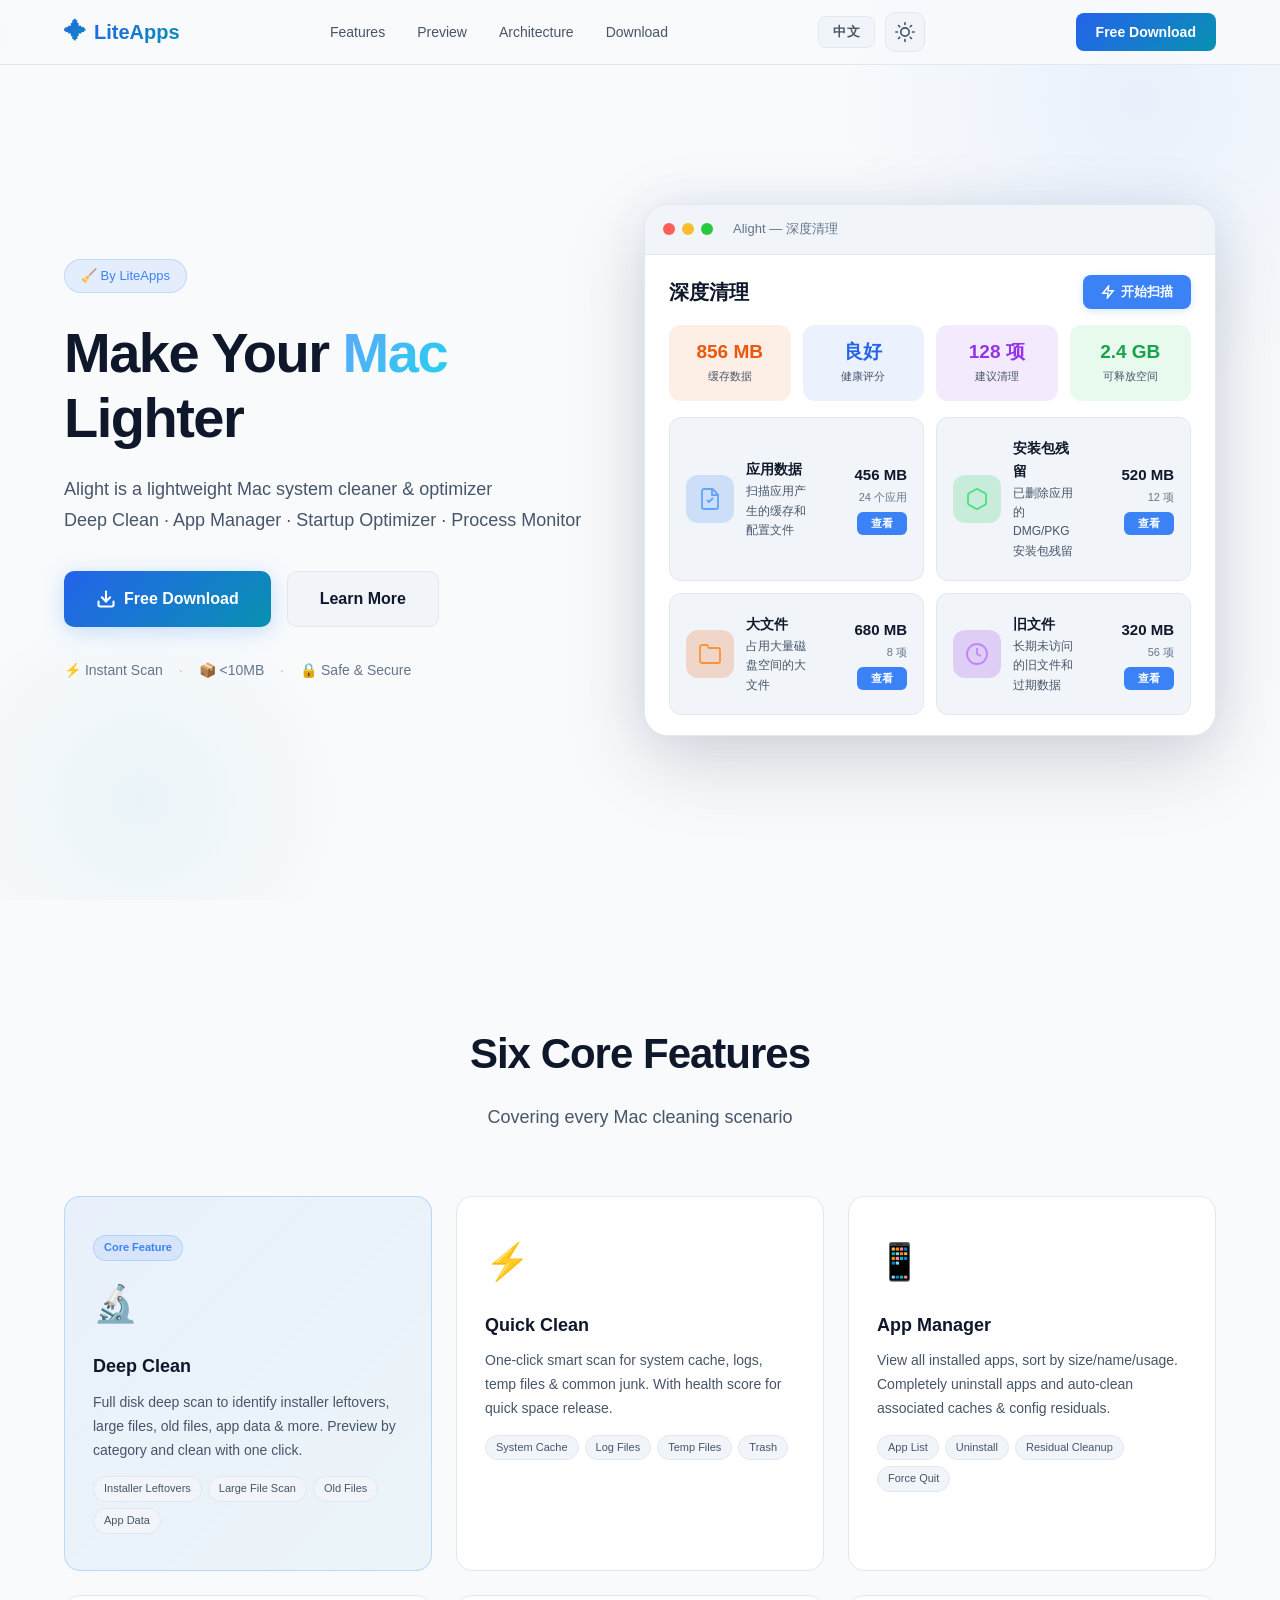
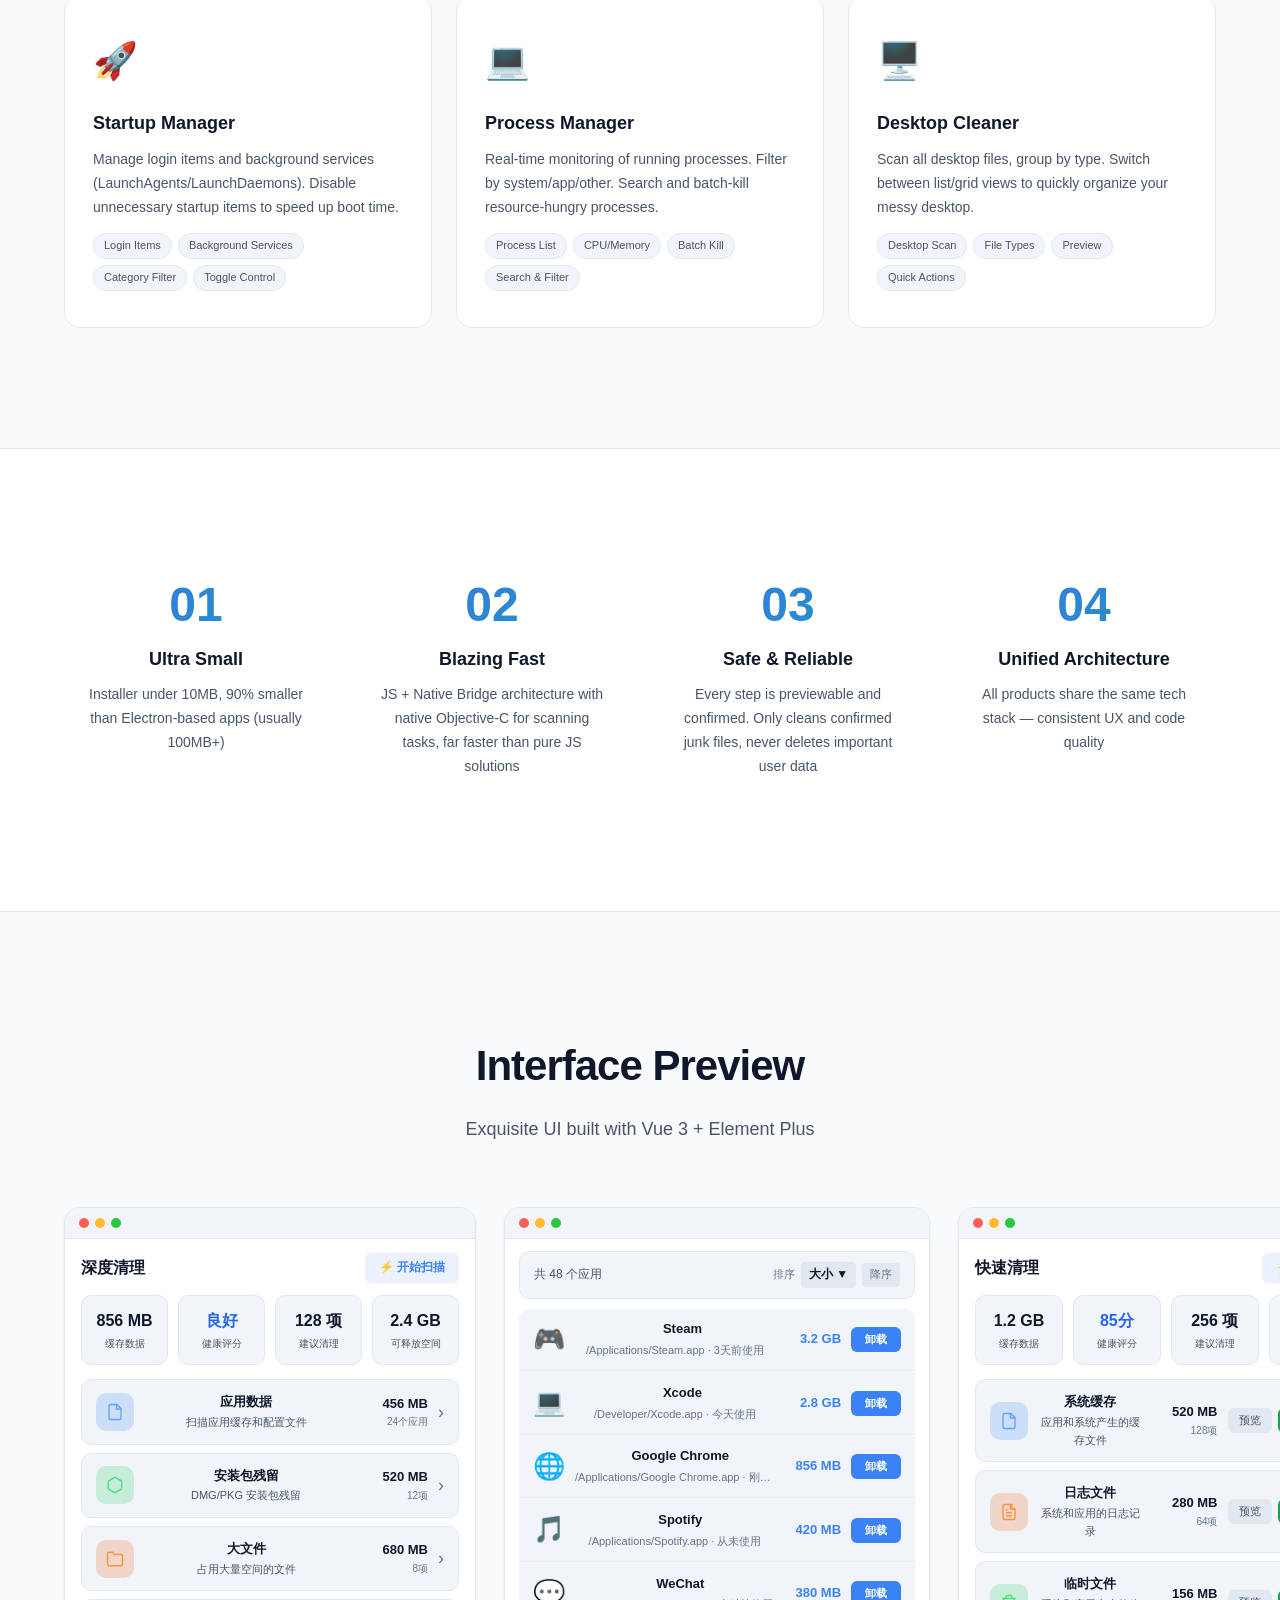
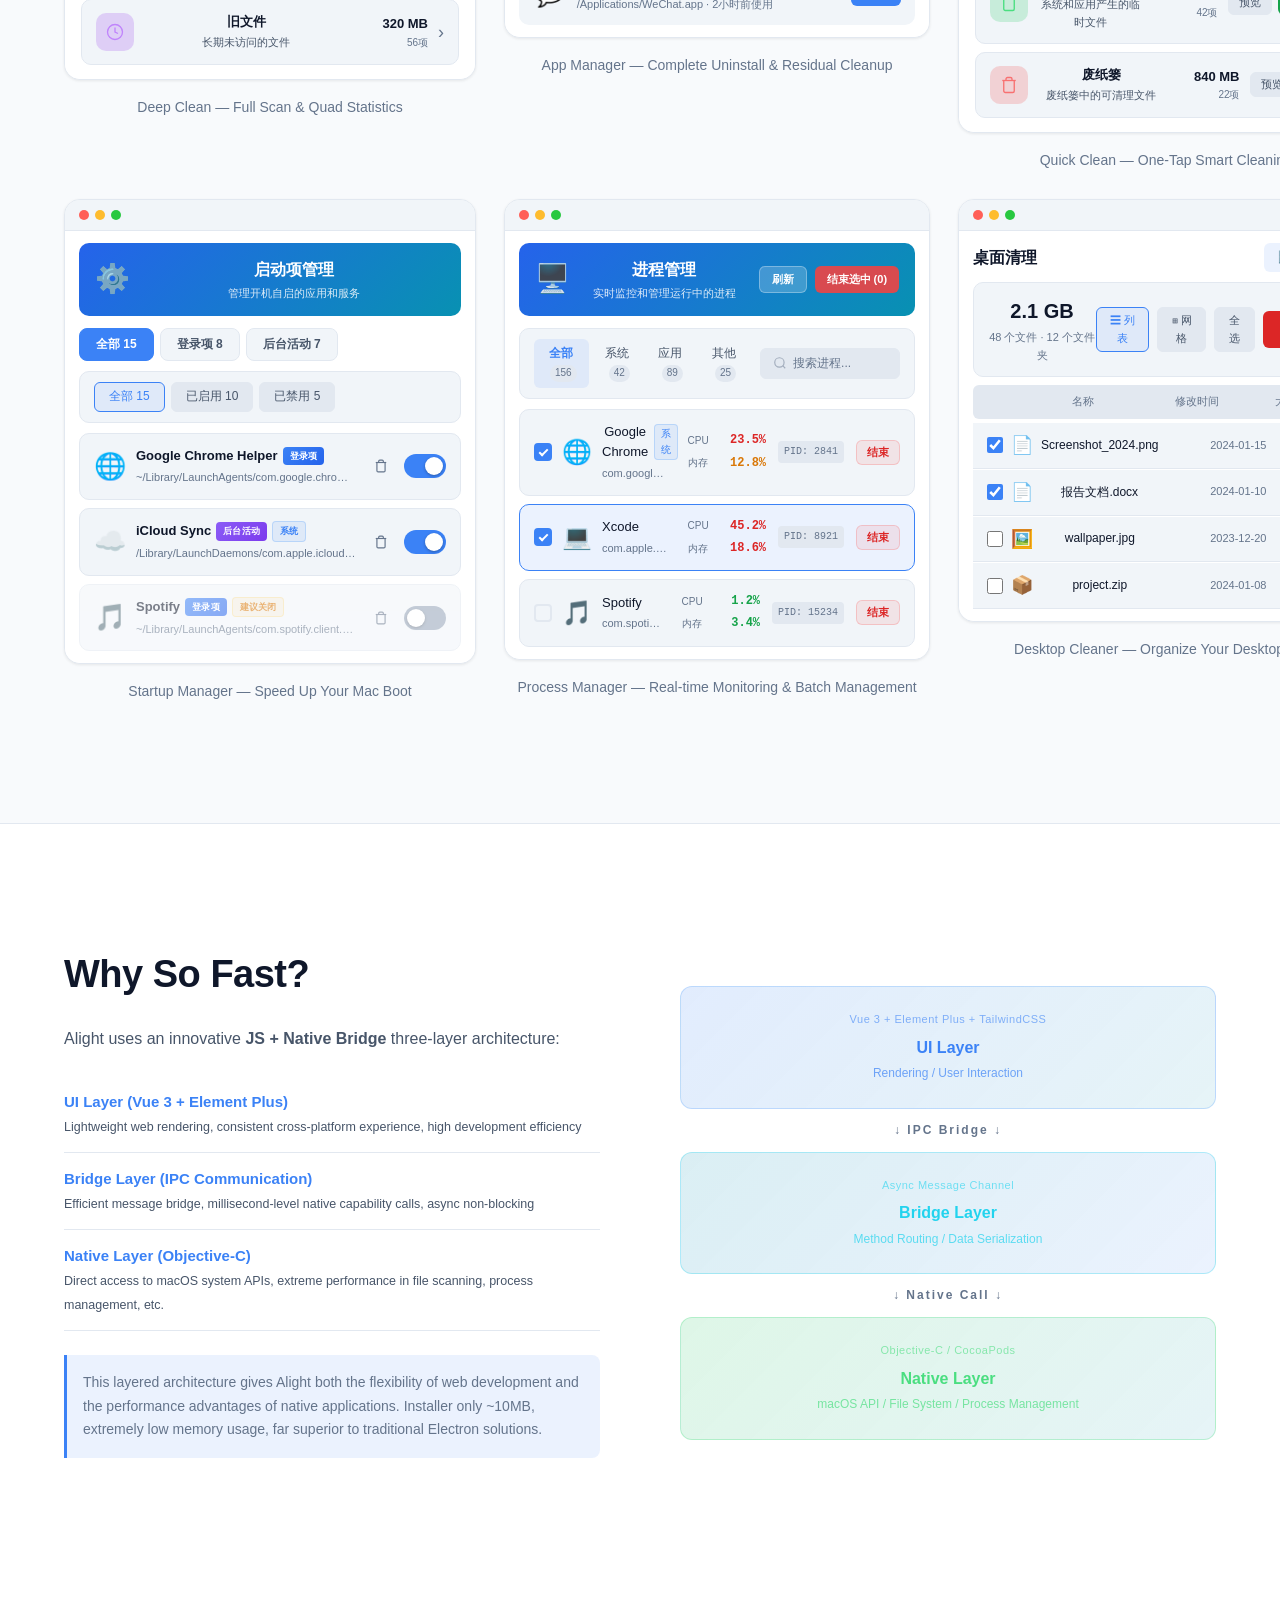
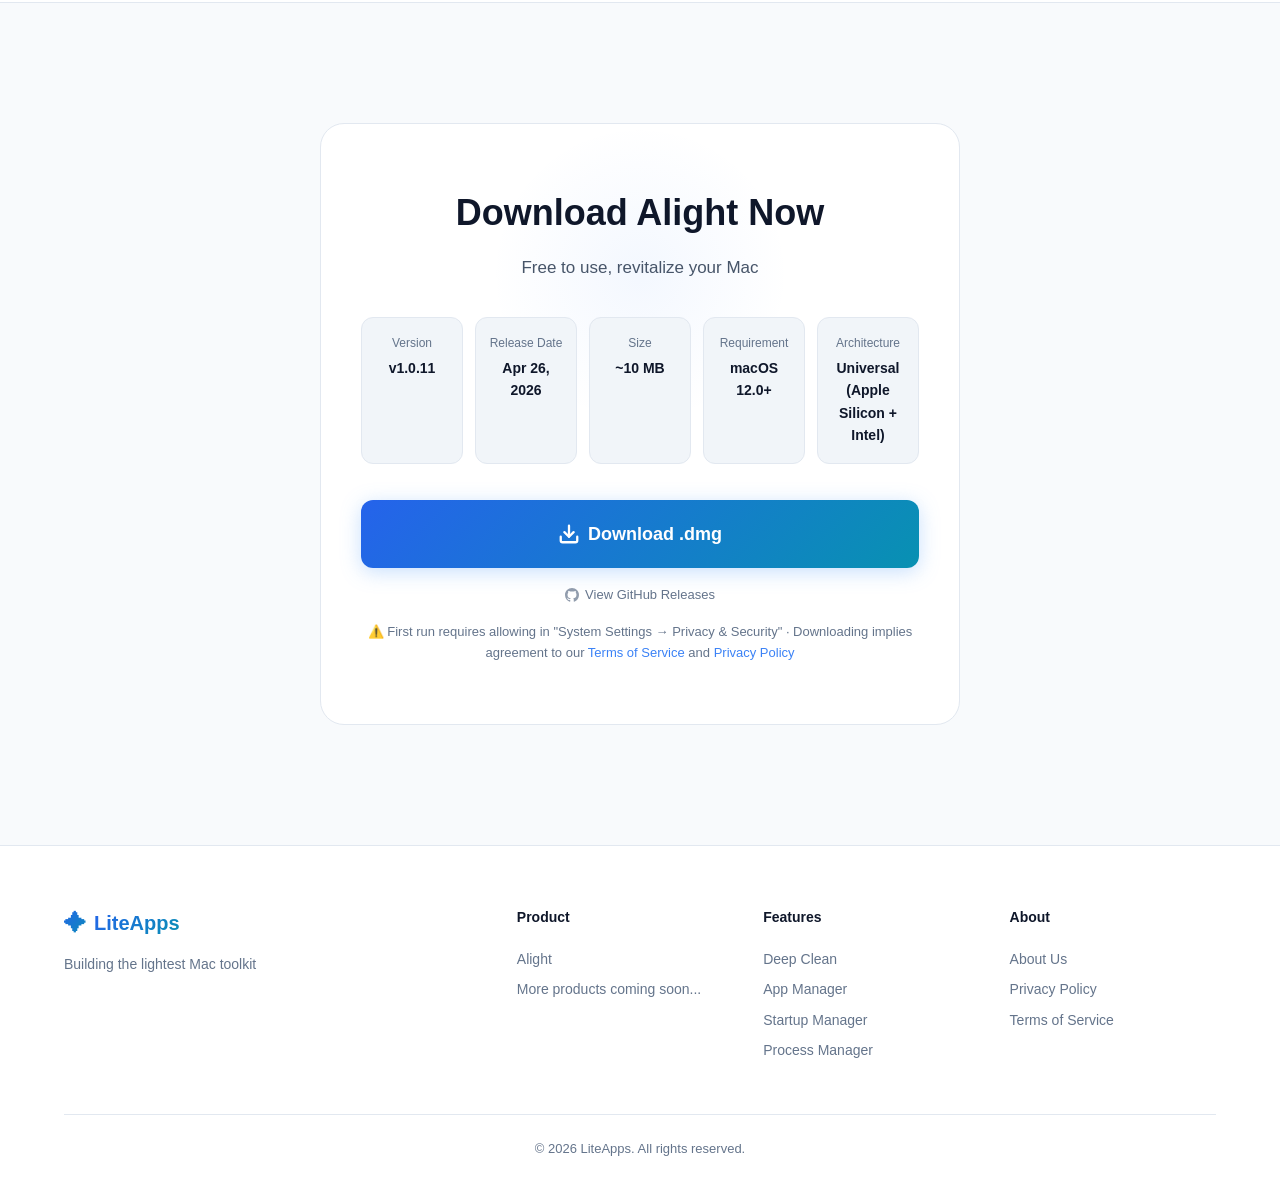
==== commit 13dc96b6: "🚀 Deploy dev @1c95af93010ddb251bb005408c2d5a1ff19d6b27" ====
--- a/alight/index.html
+++ b/alight/index.html
@@ -23,7 +23,27 @@
         <a href="#architecture" data-i18n="nav_architecture">架构</a>
         <a href="#download" data-i18n="nav_download">下载</a>
       </div>
-      <button id="langSwitch" class="lang-switch" title="Switch to English">EN</button>
+      <div class="nav-actions">
+        <button id="langSwitch" class="lang-switch" title="Switch to English">EN</button>
+        <button id="themeSwitch" class="theme-switch" title="切换主题">
+          <!-- 月亮图标 (暗色模式显示) -->
+          <svg class="icon-moon" viewBox="0 0 24 24" fill="none" stroke="currentColor" stroke-width="2" stroke-linecap="round" stroke-linejoin="round">
+            <path d="M21 12.79A9 9 0 1 1 11.21 3 7 7 0 0 0 21 12.79z"></path>
+          </svg>
+          <!-- 太阳图标 (亮色模式显示) -->
+          <svg class="icon-sun" viewBox="0 0 24 24" fill="none" stroke="currentColor" stroke-width="2" stroke-linecap="round" stroke-linejoin="round">
+            <circle cx="12" cy="12" r="5"></circle>
+            <line x1="12" y1="1" x2="12" y2="3"></line>
+            <line x1="12" y1="21" x2="12" y2="23"></line>
+            <line x1="4.22" y1="4.22" x2="5.64" y2="5.64"></line>
+            <line x1="18.36" y1="18.36" x2="19.78" y2="19.78"></line>
+            <line x1="1" y1="12" x2="3" y2="12"></line>
+            <line x1="21" y1="12" x2="23" y2="12"></line>
+            <line x1="4.22" y1="19.78" x2="5.64" y2="18.36"></line>
+            <line x1="18.36" y1="5.64" x2="19.78" y2="4.22"></line>
+          </svg>
+        </button>
+      </div>
       <a href="#download" class="nav-download-btn" data-i18n="nav_free_download">免费下载</a>
     </div>
   </nav>
--- a/alight/style.css
+++ b/alight/style.css
@@ -1,11 +1,10 @@
 /* ============================================
-   Alight - 官网样式（暗黑主题）
-   匹配真实 App 暗色 UI，基于 App 的 theme.css 暗色变量
+   LiteApps - 官网样式（支持亮/暗双主题）
    ============================================ */
 
-/* CSS Variables - 匹配真实 App 暗色主题 */
+/* CSS Variables - 默认暗色主题 */
 :root {
-  /* 品牌主色 - 与真实 App 暗色主题一致 */
+  /* 品牌主色 */
   --primary: #60a5fa;
   --primary-light: #93bbfd;
   --primary-dark: #3b82f6;
@@ -37,7 +36,7 @@
   --border-color: #2d3748;
   --border-light: #1e293b;
 
-  /* 统计卡片颜色 - 与真实 App 暗色 theme.css 完全一致 */
+  /* 统计卡片颜色 */
   --stat-cache-bg: rgba(234, 88, 12, 0.15);
   --stat-cache-color: #fb923c;
   --stat-health-bg: rgba(59, 130, 246, 0.15);
@@ -47,7 +46,7 @@
   --stat-space-bg: rgba(34, 197, 94, 0.15);
   --stat-space-color: #4ade80;
 
-  /* 阴影 - 暗色下更重 */
+  /* 阴影 */
   --shadow-sm: 0 1px 3px rgba(0, 0, 0, 0.3);
   --shadow-md: 0 4px 16px rgba(0, 0, 0, 0.4);
   --shadow-lg: 0 8px 32px rgba(0, 0, 0, 0.5);
@@ -57,6 +56,59 @@
   --radius-lg: 16px;
   --radius-xl: 24px;
   --font-sans: -apple-system, BlinkMacSystemFont, 'SF Pro Display', 'Segoe UI', Roboto, 'Helvetica Neue', Arial, sans-serif;
+
+  /* 过渡动画 */
+  --theme-transition: background-color 0.3s ease, color 0.3s ease, border-color 0.3s ease, box-shadow 0.3s ease;
+}
+
+/* 亮色主题变量 */
+:root[data-theme="light"] {
+  /* 品牌主色 - 亮色模式下稍微调深以保持可读性 */
+  --primary: #3b82f6;
+  --primary-light: #60a5fa;
+  --primary-dark: #2563eb;
+  --primary-bg: rgba(59, 130, 246, 0.1);
+  --primary-gradient: linear-gradient(135deg, #2563eb 0%, #0891b2 100%);
+
+  /* 功能色 - 亮色模式 */
+  --success: #16a34a;
+  --success-bg: rgba(34, 197, 94, 0.1);
+  --warning: #d97706;
+  --warning-bg: rgba(245, 158, 11, 0.1);
+  --danger: #dc2626;
+  --danger-bg: rgba(239, 68, 68, 0.1);
+
+  /* 背景色 - 亮色主题 */
+  --bg-primary: #f8fafc;
+  --bg-secondary: #ffffff;
+  --bg-card: #ffffff;
+  --bg-surface: #f1f5f9;
+  --bg-surface-hover: #e2e8f0;
+
+  /* 文字色 - 亮色主题 */
+  --text-primary: #0f172a;
+  --text-secondary: #475569;
+  --text-tertiary: #64748b;
+  --text-hint: #94a3b8;
+
+  /* 边框色 - 亮色主题 */
+  --border-color: #e2e8f0;
+  --border-light: #f1f5f9;
+
+  /* 统计卡片颜色 - 亮色模式 */
+  --stat-cache-bg: rgba(234, 88, 12, 0.1);
+  --stat-cache-color: #ea580c;
+  --stat-health-bg: rgba(59, 130, 246, 0.1);
+  --stat-health-color: #2563eb;
+  --stat-count-bg: rgba(147, 51, 234, 0.1);
+  --stat-count-color: #9333ea;
+  --stat-space-bg: rgba(34, 197, 94, 0.1);
+  --stat-space-color: #16a34a;
+
+  /* 阴影 - 亮色模式 */
+  --shadow-sm: 0 1px 3px rgba(0, 0, 0, 0.08);
+  --shadow-md: 0 4px 16px rgba(0, 0, 0, 0.1);
+  --shadow-lg: 0 8px 32px rgba(0, 0, 0, 0.12);
 }
 
 /* Reset */
@@ -78,6 +130,7 @@
   color: var(--text-primary);
   line-height: 1.6;
   overflow-x: hidden;
+  transition: var(--theme-transition);
 }
 
 a {
@@ -201,6 +254,70 @@
   color: var(--primary);
   border-color: var(--primary);
   transform: translateY(-1px);
+}
+
+/* 主题切换按钮 */
+.theme-switch {
+  width: 40px;
+  height: 40px;
+  padding: 0;
+  background: var(--bg-surface);
+  color: var(--text-secondary);
+  border: 1px solid var(--border-color);
+  border-radius: 10px;
+  font-size: 18px;
+  cursor: pointer;
+  transition: all 0.3s ease;
+  display: flex;
+  align-items: center;
+  justify-content: center;
+  position: relative;
+  overflow: hidden;
+}
+
+.theme-switch:hover {
+  background: var(--bg-surface-hover);
+  color: var(--primary);
+  border-color: var(--primary);
+  transform: translateY(-1px);
+}
+
+.theme-switch svg {
+  width: 20px;
+  height: 20px;
+  transition: transform 0.3s ease, opacity 0.3s ease;
+}
+
+/* 太阳图标 (亮色模式显示) */
+.theme-switch .icon-sun {
+  position: absolute;
+  opacity: 0;
+  transform: rotate(180deg) scale(0.5);
+}
+
+/* 月亮图标 (暗色模式显示) */
+.theme-switch .icon-moon {
+  position: absolute;
+  opacity: 1;
+  transform: rotate(0) scale(1);
+}
+
+/* 亮色模式下的图标状态 */
+[data-theme="light"] .theme-switch .icon-sun {
+  opacity: 1;
+  transform: rotate(0) scale(1);
+}
+
+[data-theme="light"] .theme-switch .icon-moon {
+  opacity: 0;
+  transform: rotate(-180deg) scale(0.5);
+}
+
+/* 导航栏右侧按钮组 */
+.nav-actions {
+  display: flex;
+  align-items: center;
+  gap: 10px;
 }
 
 /* ============================================
@@ -1583,3 +1700,338 @@
     grid-template-columns: 1fr;
   }
 }
+
+/* ============================================
+   品牌首页特有样式
+   ============================================ */
+
+/* Hero - 品牌版 */
+.hero-brand {
+  padding: 100px 0 80px;
+}
+
+.hero-brand .hero-title {
+  font-size: 52px;
+  line-height: 1.2;
+}
+
+/* 产品矩阵 */
+.products-section {
+  padding: 80px 0;
+}
+
+.product-grid {
+  display: flex;
+  flex-direction: column;
+  gap: 24px;
+  max-width: 800px;
+  margin: 0 auto;
+}
+
+.product-card {
+  display: block;
+  background: var(--bg-card);
+  border: 1px solid var(--border-color);
+  border-radius: 16px;
+  padding: 28px 32px;
+  transition: all 0.3s ease;
+  text-decoration: none;
+  color: inherit;
+  position: relative;
+  overflow: hidden;
+}
+
+.product-card::before {
+  content: '';
+  position: absolute;
+  top: 0;
+  left: 0;
+  right: 0;
+  height: 3px;
+  background: var(--primary-gradient);
+  opacity: 0;
+  transition: opacity 0.3s ease;
+}
+
+.product-card:hover {
+  border-color: var(--primary);
+  transform: translateY(-4px);
+  box-shadow: 0 12px 40px rgba(0, 0, 0, 0.3);
+}
+
+.product-card:hover::before {
+  opacity: 1;
+}
+
+.product-card.featured {
+  border-color: rgba(96, 165, 250, 0.3);
+}
+
+.product-card.featured::before {
+  opacity: 1;
+}
+
+.product-card.coming-soon {
+  opacity: 0.7;
+  cursor: default;
+}
+
+.product-card.coming-soon:hover {
+  transform: none;
+  box-shadow: none;
+  border-color: var(--border-color);
+}
+
+.product-card-header {
+  display: flex;
+  align-items: center;
+  gap: 20px;
+  margin-bottom: 16px;
+}
+
+.product-icon {
+  width: 56px;
+  height: 56px;
+  border-radius: 14px;
+  display: flex;
+  align-items: center;
+  justify-content: center;
+  font-size: 28px;
+  flex-shrink: 0;
+}
+
+.product-icon-alight {
+  background: linear-gradient(135deg, #2563eb 0%, #0891b2 100%);
+}
+
+.product-icon-placeholder {
+  background: var(--bg-surface);
+  border: 1px dashed var(--border-color);
+}
+
+.product-info {
+  flex: 1;
+}
+
+.product-name-row {
+  display: flex;
+  align-items: center;
+  gap: 10px;
+  margin-bottom: 4px;
+}
+
+.product-name {
+  font-size: 22px;
+  font-weight: 700;
+  color: var(--text-primary);
+  margin: 0;
+}
+
+.product-badge {
+  font-size: 11px;
+  font-weight: 600;
+  padding: 3px 10px;
+  border-radius: 20px;
+  background: var(--primary-bg);
+  color: var(--primary);
+  letter-spacing: 0.5px;
+}
+
+.product-badge.badge-soon {
+  background: var(--warning-bg);
+  color: var(--warning);
+}
+
+.product-tagline {
+  font-size: 14px;
+  color: var(--text-tertiary);
+  margin: 0;
+}
+
+.product-desc {
+  font-size: 15px;
+  color: var(--text-secondary);
+  line-height: 1.6;
+  margin-bottom: 16px;
+}
+
+.product-features-list {
+  display: flex;
+  flex-wrap: wrap;
+  gap: 8px;
+  margin-bottom: 20px;
+}
+
+.product-features-list .feature-tag {
+  font-size: 12px;
+  padding: 4px 12px;
+  border-radius: 6px;
+  background: var(--bg-surface);
+  color: var(--text-secondary);
+  border: 1px solid var(--border-light);
+}
+
+.product-features-list .feature-tag.disabled {
+  opacity: 0.4;
+}
+
+.product-footer {
+  display: flex;
+  align-items: center;
+  justify-content: space-between;
+  padding-top: 16px;
+  border-top: 1px solid var(--border-light);
+}
+
+.product-meta {
+  display: flex;
+  align-items: center;
+  gap: 8px;
+  font-size: 13px;
+  color: var(--text-tertiary);
+}
+
+.product-arrow {
+  font-size: 20px;
+  color: var(--primary);
+  font-weight: bold;
+  transition: transform 0.3s ease;
+}
+
+.product-card:hover .product-arrow {
+  transform: translateX(4px);
+}
+
+.product-arrow.muted {
+  color: var(--text-hint);
+}
+
+/* CTA 区域 */
+.cta-section {
+  padding: 60px 0 100px;
+}
+
+.cta-card {
+  background: linear-gradient(135deg, rgba(37, 99, 235, 0.15) 0%, rgba(8, 145, 178, 0.15) 100%);
+  border: 1px solid rgba(96, 165, 250, 0.25);
+  border-radius: 20px;
+  padding: 60px 40px;
+  text-align: center;
+}
+
+.cta-card h2 {
+  font-size: 32px;
+  font-weight: 700;
+  color: var(--text-primary);
+  margin-bottom: 12px;
+}
+
+.cta-card > p {
+  font-size: 17px;
+  color: var(--text-secondary);
+  margin-bottom: 32px;
+}
+
+.cta-note {
+  margin-top: 20px;
+  font-size: 14px;
+  color: var(--text-tertiary);
+}
+
+.cta-note a {
+  color: var(--primary);
+  text-decoration: none;
+}
+
+.cta-note a:hover {
+  text-decoration: underline;
+}
+
+/* 架构区域 - 品牌版 */
+.architecture-brand {
+  padding: 80px 0;
+}
+
+/* 响应式 */
+@media (max-width: 768px) {
+  .product-card-header {
+    flex-direction: column;
+    align-items: flex-start;
+    gap: 12px;
+  }
+  
+  .product-card {
+    padding: 24px;
+  }
+  
+  .cta-card {
+    padding: 40px 24px;
+  }
+  
+  .cta-card h2 {
+    font-size: 26px;
+  }
+  
+  .hero-brand .hero-title {
+    font-size: 38px;
+  }
+  
+  .product-name-row {
+    flex-wrap: wrap;
+  }
+  
+  .nav-actions {
+    gap: 6px;
+  }
+  
+  .theme-switch {
+    width: 36px;
+    height: 36px;
+  }
+}
+
+/* ============================================
+   亮色模式特殊样式
+   ============================================ */
+[data-theme="light"] .navbar {
+  background: rgba(248, 250, 252, 0.85);
+  border-bottom-color: var(--border-color);
+}
+
+[data-theme="light"] .navbar.scrolled {
+  background: rgba(248, 250, 252, 0.95);
+}
+
+[data-theme="light"] .hero::before {
+  background: radial-gradient(circle, rgba(59, 130, 246, 0.08) 0%, transparent 70%);
+}
+
+[data-theme="light"] .hero::after {
+  background: radial-gradient(circle, rgba(8, 145, 178, 0.06) 0%, transparent 70%);
+}
+
+[data-theme="light"] .mac-window {
+  box-shadow:
+    0 25px 80px rgba(0, 0, 0, 0.15),
+    0 0 40px rgba(59, 130, 246, 0.08);
+}
+
+[data-theme="light"] .mac-window-header {
+  background: #f1f5f9;
+}
+
+[data-theme="light"] .mock-mac-bar {
+  background: #f1f5f9;
+}
+
+[data-theme="light"] .product-card:hover {
+  box-shadow: 0 12px 40px rgba(0, 0, 0, 0.1);
+}
+
+[data-theme="light"] .cta-card {
+  background: linear-gradient(135deg, rgba(37, 99, 235, 0.08) 0%, rgba(8, 145, 178, 0.08) 100%);
+}
+
+[data-theme="light"] .download-card::before {
+  background: radial-gradient(circle, rgba(59, 130, 246, 0.06) 0%, transparent 70%);
+}
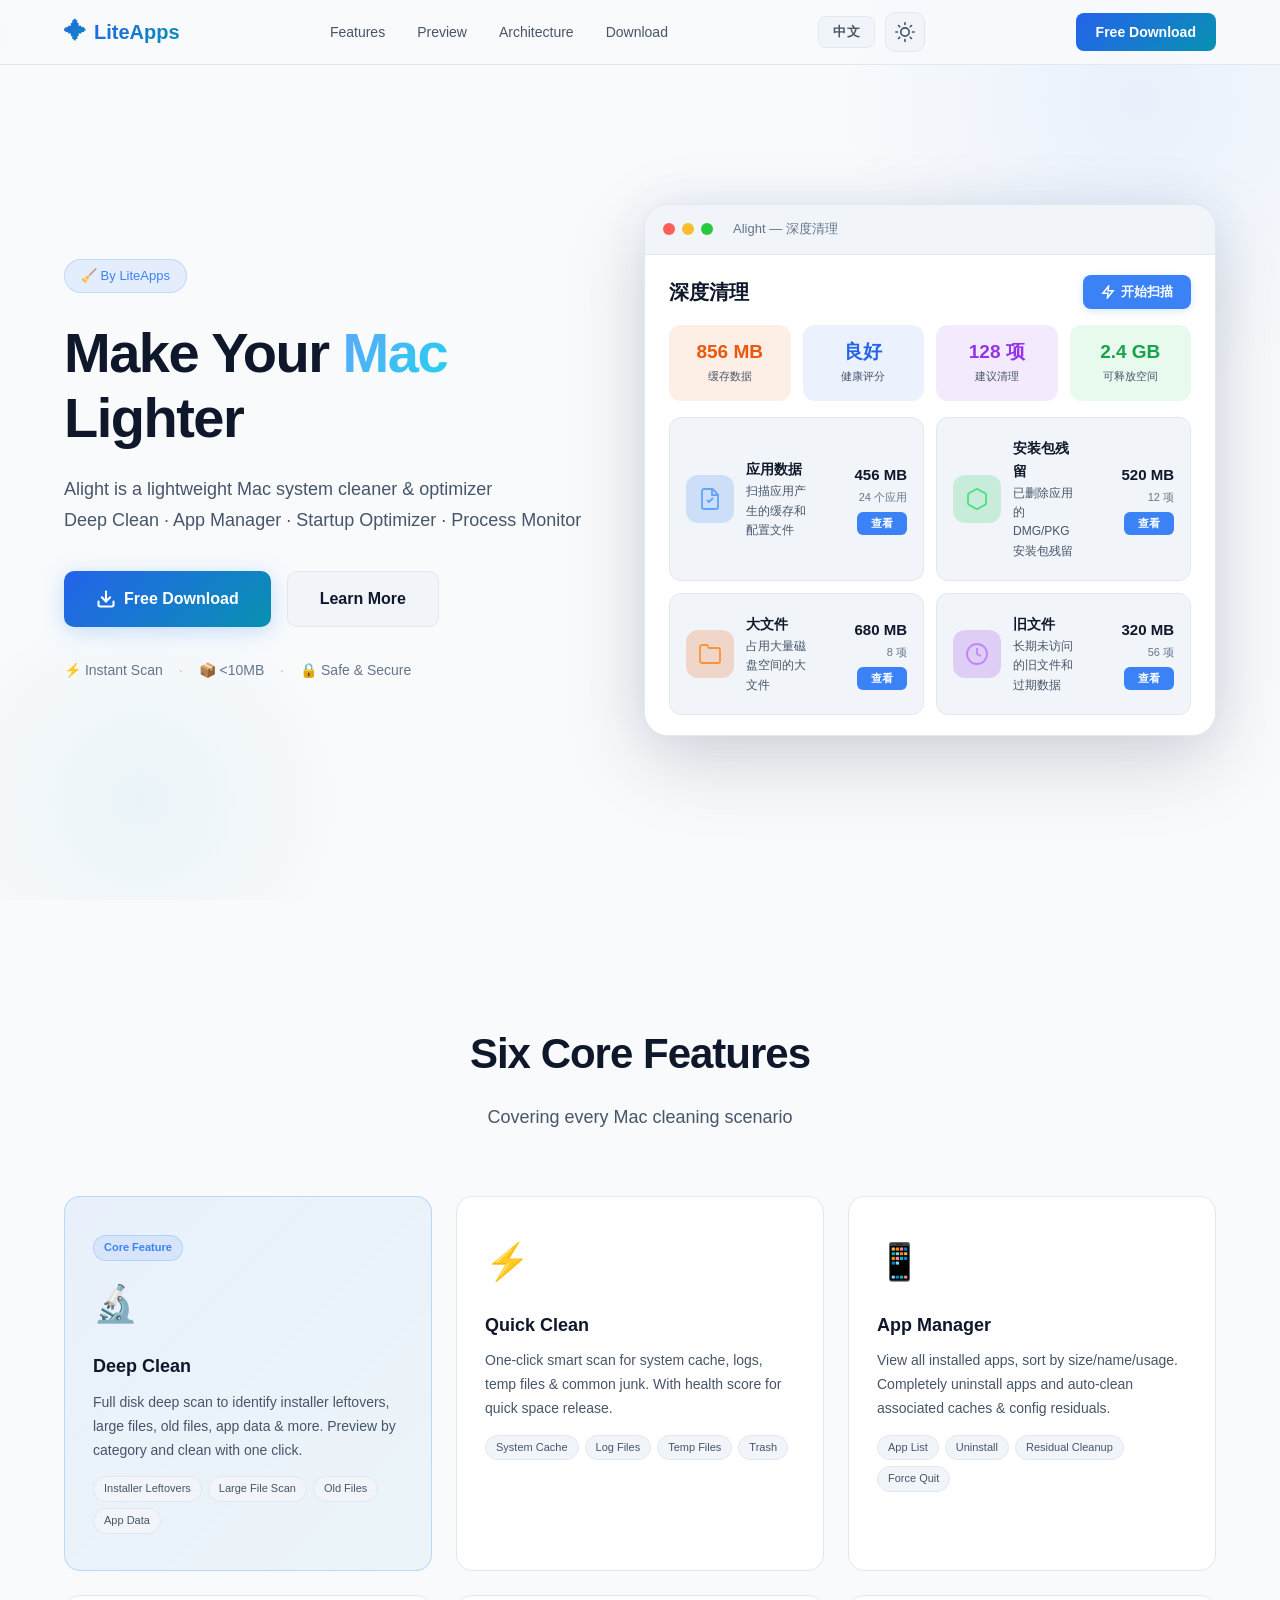
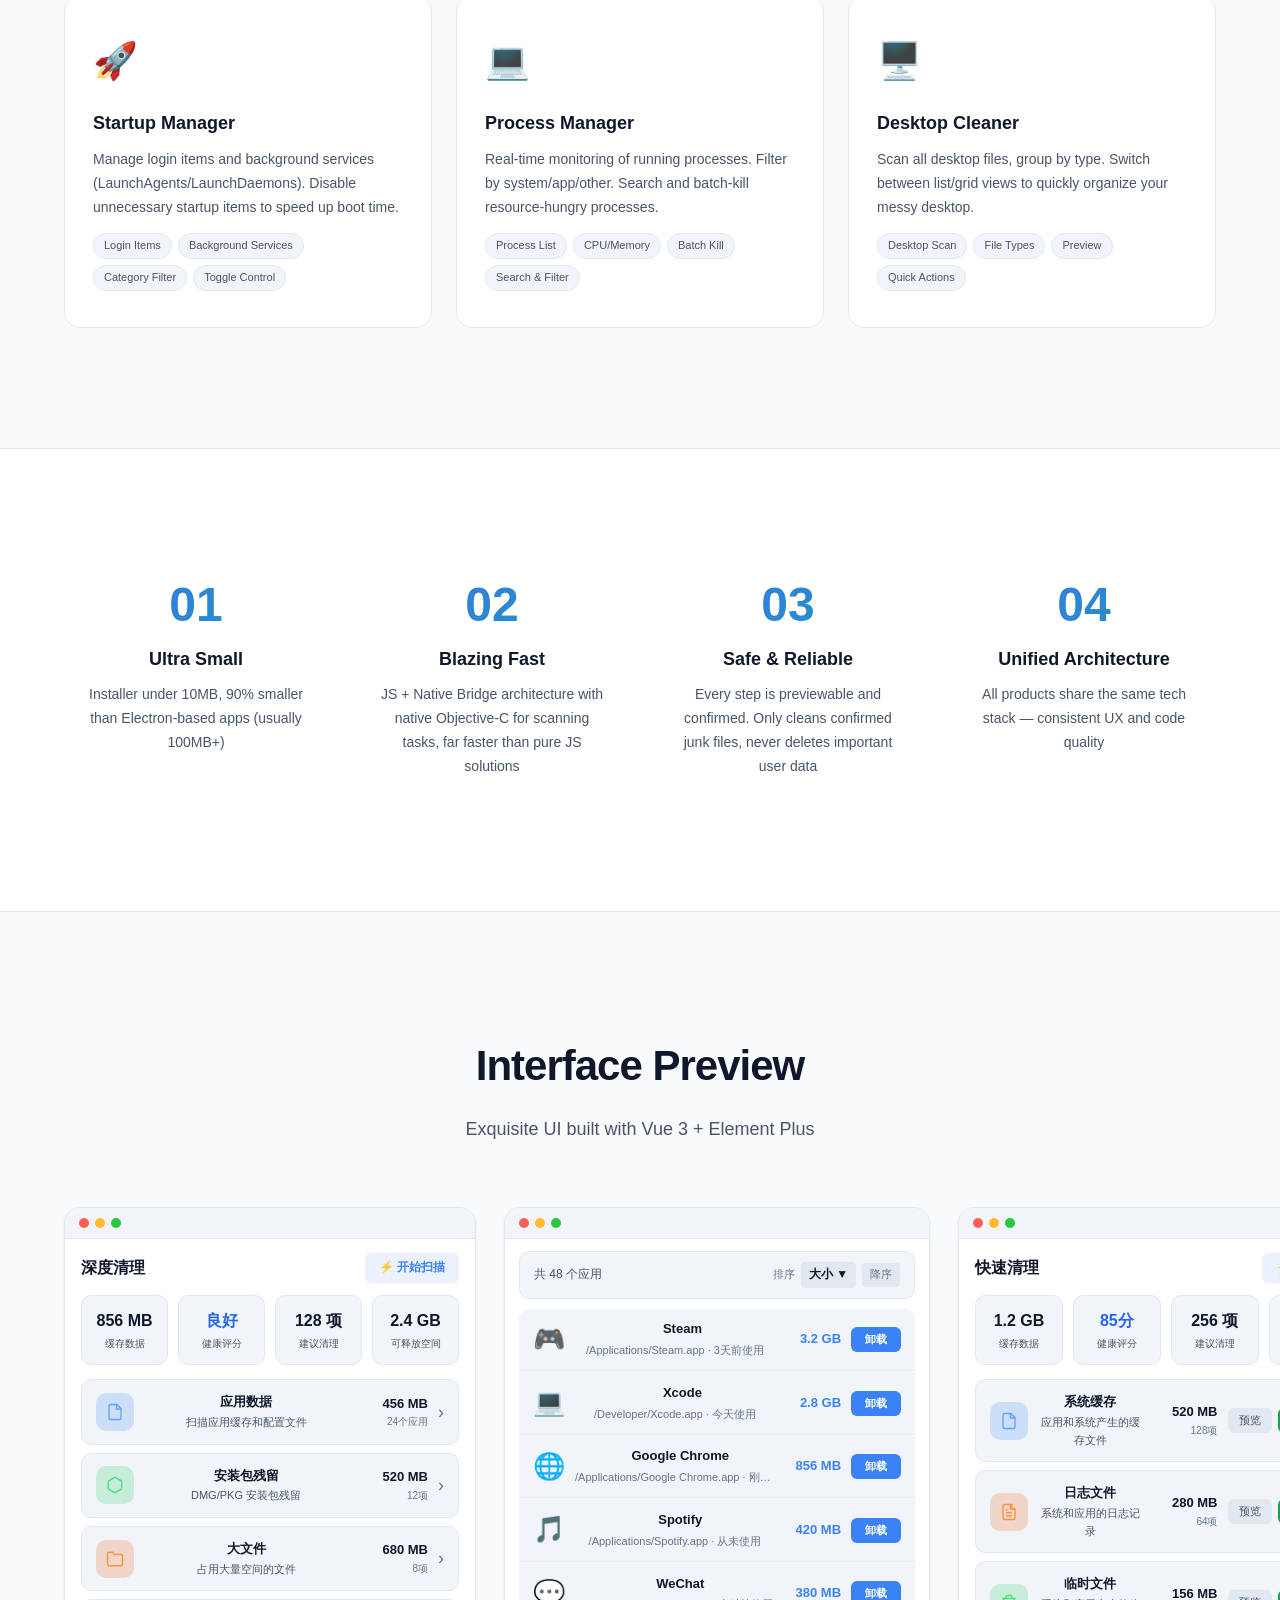
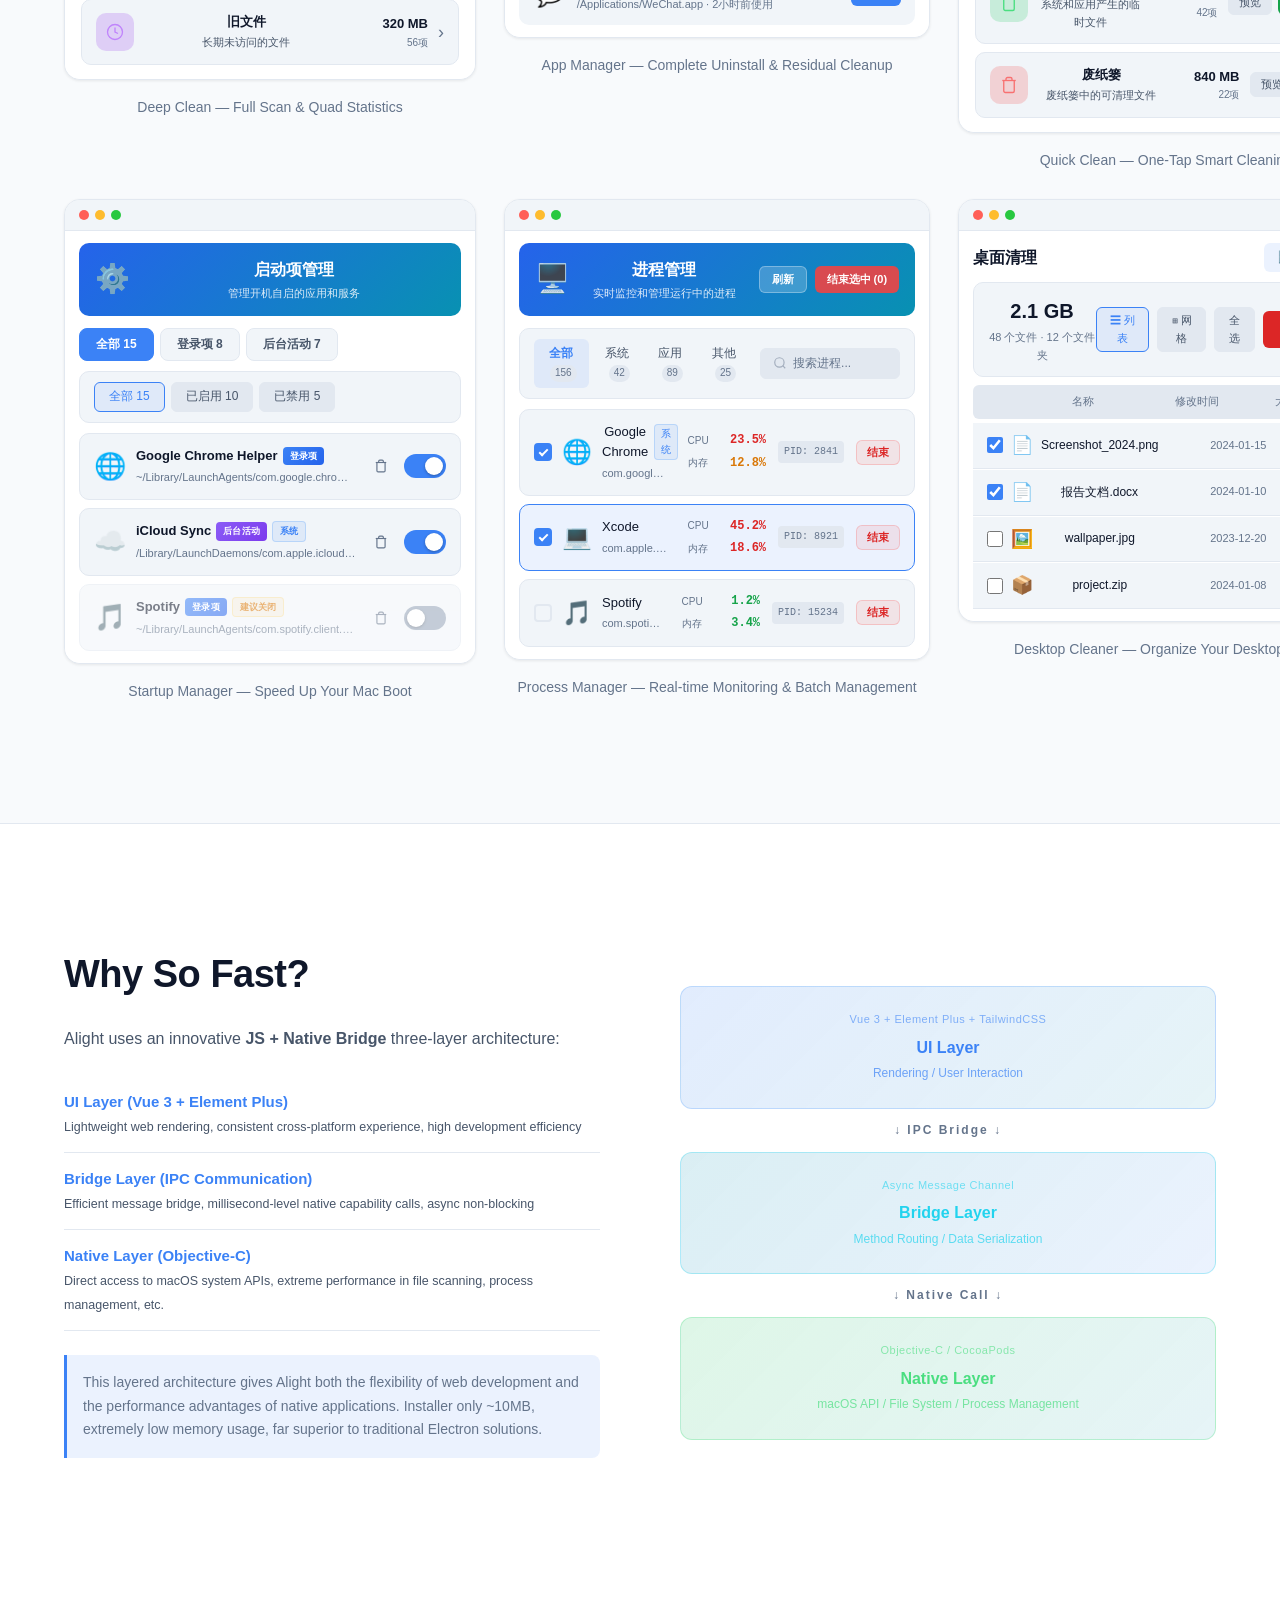
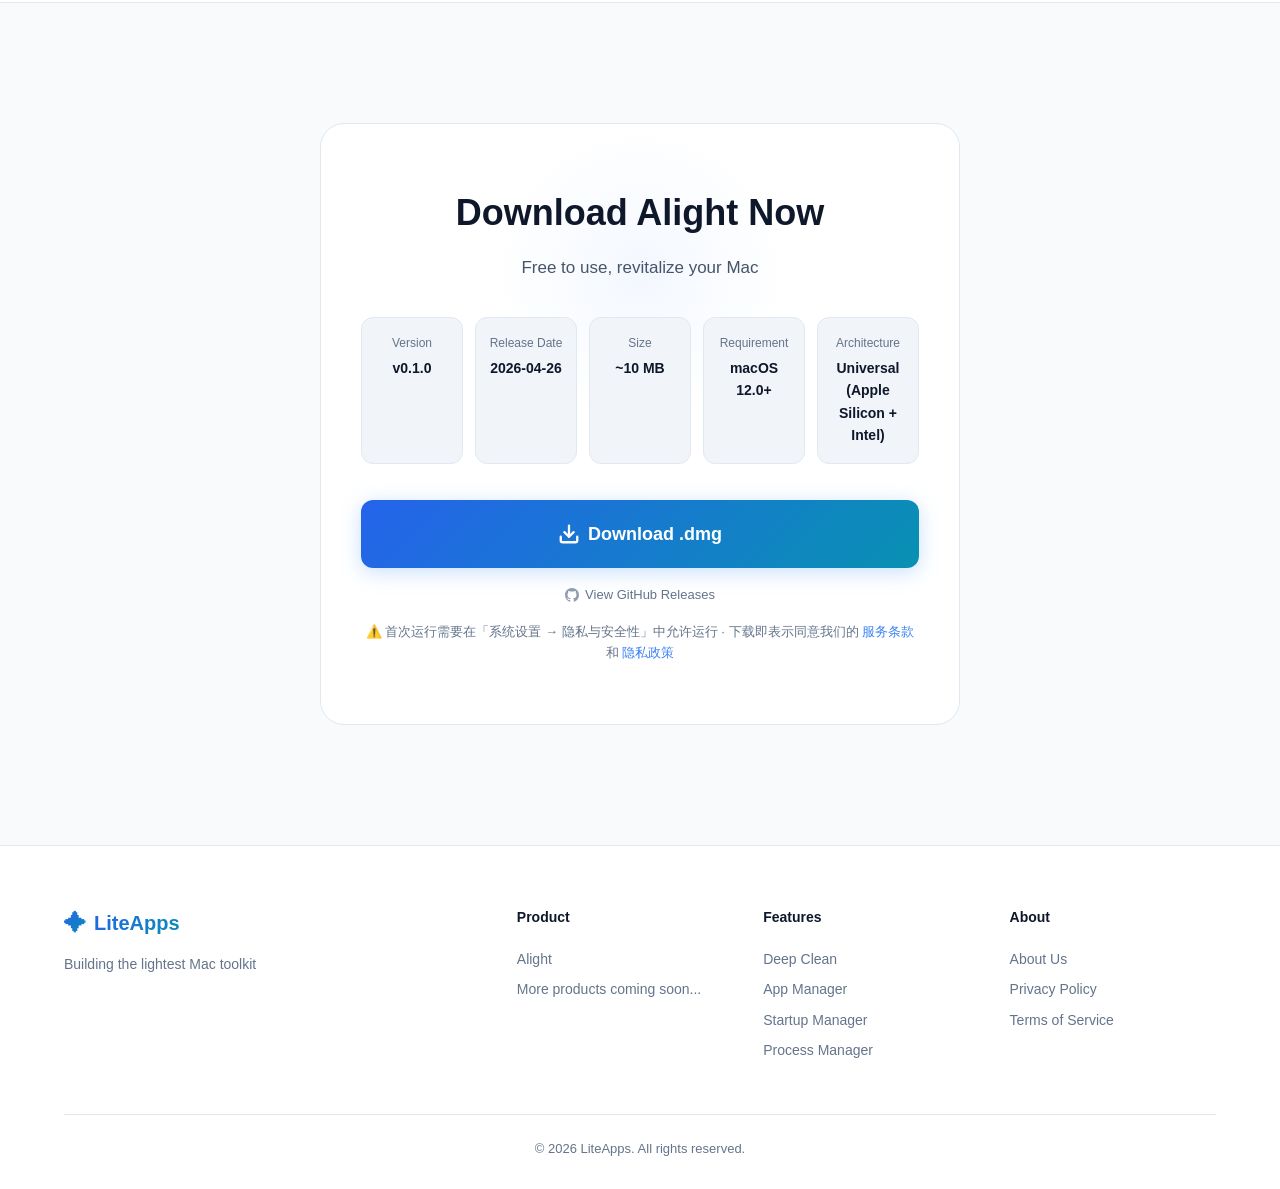
==== commit 935c536b: "🚀 Deploy @0cfd198fdb59f1a29af0f7c42cf2d57018aa5153 | Alight-dev-0.1.0+..dmg (~10 MB)" ====
--- a/alight/index.html
+++ b/alight/index.html
@@ -808,7 +808,7 @@
           </div>
           <div class="info-item">
             <span class="info-label" data-i18n="info_size">大小</span>
-            <span class="info-value" data-i18n="info_size_val">~10 MB</span>
+            <span class="info-value" id="fileSize" data-i18n="info_size_val">获取中...</span>
           </div>
           <div class="info-item">
             <span class="info-label" data-i18n="info_require">要求</span>
